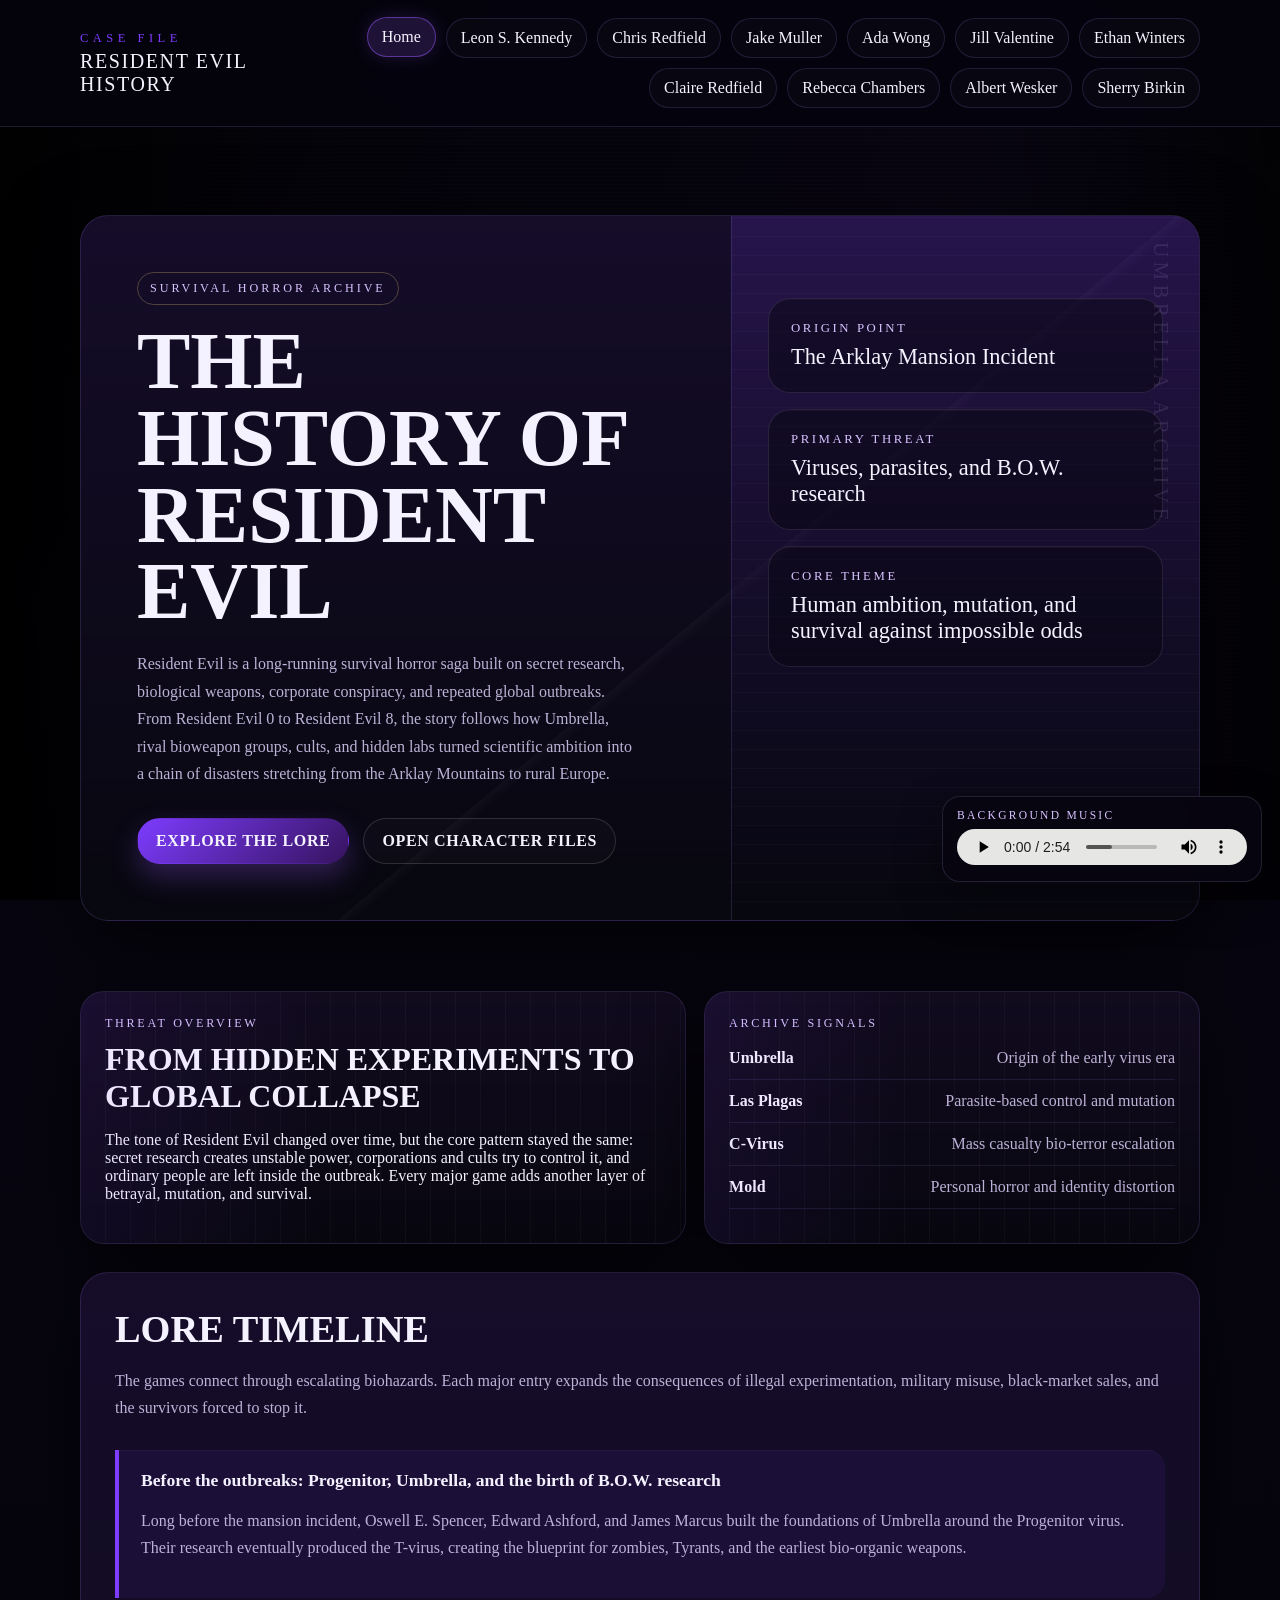
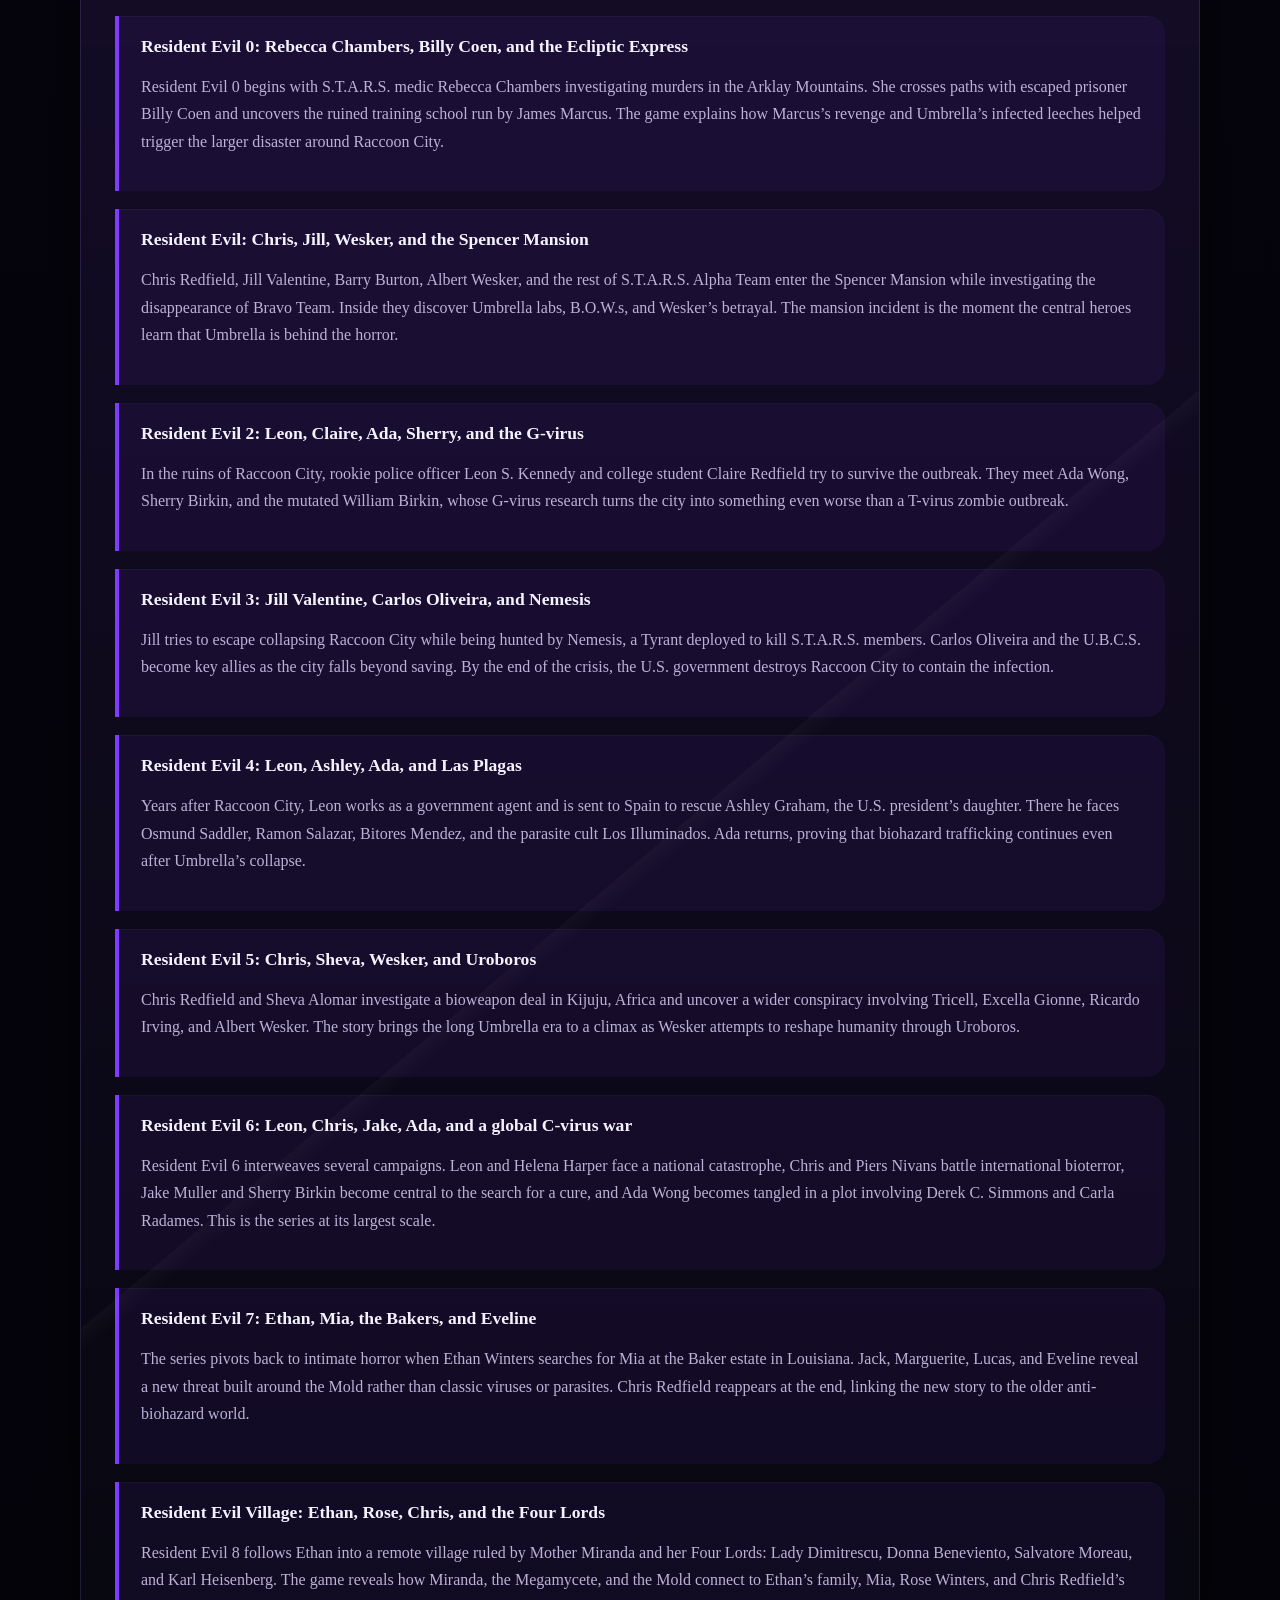
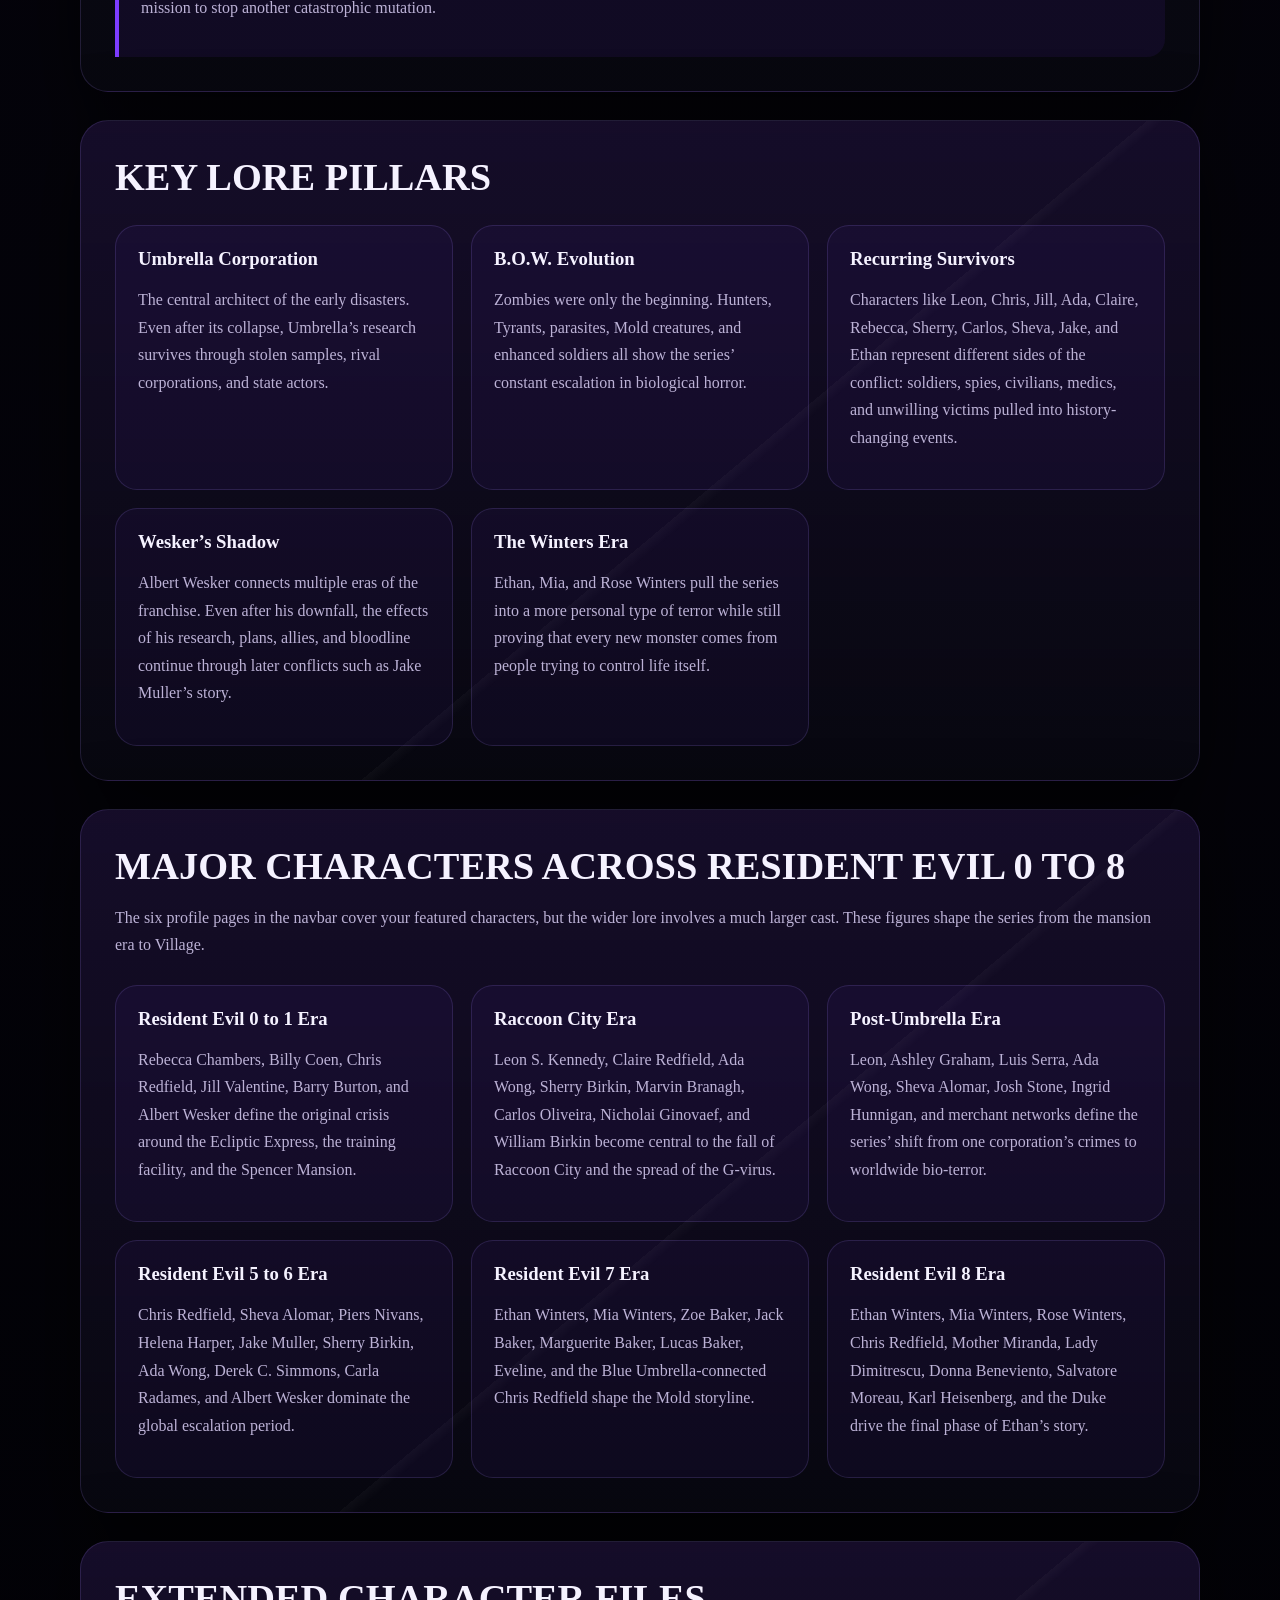
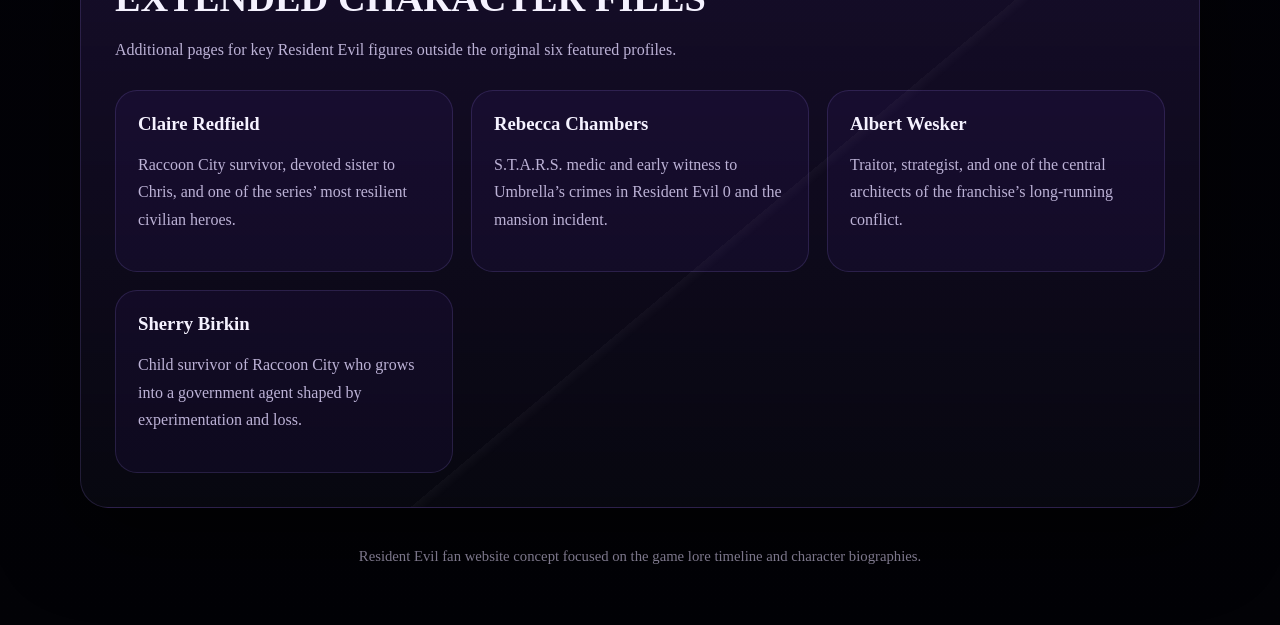
==== index.html @ a73b4a75 "Initial commit" ====
<!DOCTYPE html>
<html lang="en">
<head>
  <meta charset="UTF-8">
  <meta name="viewport" content="width=device-width, initial-scale=1.0">
  <title>Resident Evil History</title>
  <link rel="stylesheet" href="styles.css">
</head>
<body>
  <header class="site-header">
    <div class="page-shell nav-wrap">
      <a class="brand" href="index.html">
        <span class="brand-mark">Case File</span>
        <span class="brand-title">Resident Evil History</span>
      </a>
      <nav class="nav-links" aria-label="Main navigation">
        <a class="active" href="index.html">Home</a>
        <a href="leon-s-kennedy.html">Leon S. Kennedy</a>
        <a href="chris-redfield.html">Chris Redfield</a>
        <a href="jake-muller.html">Jake Muller</a>
        <a href="ada-wong.html">Ada Wong</a>
        <a href="jill-valentine.html">Jill Valentine</a>
        <a href="ethan-winters.html">Ethan Winters</a>
        <a href="claire-redfield.html">Claire Redfield</a>
        <a href="rebecca-chambers.html">Rebecca Chambers</a>
        <a href="albert-wesker.html">Albert Wesker</a>
        <a href="sherry-birkin.html">Sherry Birkin</a>
      </nav>
    </div>
  </header>

  <main class="page-shell">
    <section class="hero">
      <div class="hero-panel">
        <div class="hero-grid">
          <div class="hero-copy">
            <span class="eyebrow">Survival Horror Archive</span>
            <h1>The History of Resident Evil</h1>
            <p class="hero-text">
              Resident Evil is a long-running survival horror saga built on secret research, biological weapons,
              corporate conspiracy, and repeated global outbreaks. From Resident Evil 0 to Resident Evil 8, the
              story follows how Umbrella, rival bioweapon groups, cults, and hidden labs turned scientific ambition
              into a chain of disasters stretching from the Arklay Mountains to rural Europe.
            </p>
            <div class="hero-actions">
              <a class="button button-primary" href="#timeline">Explore the Lore</a>
              <a class="button button-secondary" href="leon-s-kennedy.html">Open Character Files</a>
            </div>
          </div>
          <aside class="hero-side">
            <div class="stat-card">
              <div class="stat-label">Origin Point</div>
              <div class="stat-value">The Arklay Mansion Incident</div>
            </div>
            <div class="stat-card">
              <div class="stat-label">Primary Threat</div>
              <div class="stat-value">Viruses, parasites, and B.O.W. research</div>
            </div>
            <div class="stat-card">
              <div class="stat-label">Core Theme</div>
              <div class="stat-value">Human ambition, mutation, and survival against impossible odds</div>
            </div>
          </aside>
        </div>
      </div>
    </section>

    <section class="detail-band">
      <article class="intel-strip">
        <div class="mini-label">Threat Overview</div>
        <h2 class="intel-title">From hidden experiments to global collapse</h2>
        <p>
          The tone of Resident Evil changed over time, but the core pattern stayed the same: secret research creates
          unstable power, corporations and cults try to control it, and ordinary people are left inside the outbreak.
          Every major game adds another layer of betrayal, mutation, and survival.
        </p>
      </article>
      <aside class="signal-grid">
        <div class="mini-label">Archive Signals</div>
        <div class="signal-list">
          <div class="signal-item"><strong>Umbrella</strong><span>Origin of the early virus era</span></div>
          <div class="signal-item"><strong>Las Plagas</strong><span>Parasite-based control and mutation</span></div>
          <div class="signal-item"><strong>C-Virus</strong><span>Mass casualty bio-terror escalation</span></div>
          <div class="signal-item"><strong>Mold</strong><span>Personal horror and identity distortion</span></div>
        </div>
      </aside>
    </section>

    <section class="section" id="timeline">
      <div class="content-panel">
        <h2 class="section-title">Lore Timeline</h2>
        <p>
          The games connect through escalating biohazards. Each major entry expands the consequences of illegal
          experimentation, military misuse, black-market sales, and the survivors forced to stop it.
        </p>
        <div class="timeline">
          <article class="timeline-item">
            <h3>Before the outbreaks: Progenitor, Umbrella, and the birth of B.O.W. research</h3>
            <p>
              Long before the mansion incident, Oswell E. Spencer, Edward Ashford, and James Marcus built the
              foundations of Umbrella around the Progenitor virus. Their research eventually produced the T-virus,
              creating the blueprint for zombies, Tyrants, and the earliest bio-organic weapons.
            </p>
          </article>
          <article class="timeline-item">
            <h3>Resident Evil 0: Rebecca Chambers, Billy Coen, and the Ecliptic Express</h3>
            <p>
              Resident Evil 0 begins with S.T.A.R.S. medic Rebecca Chambers investigating murders in the Arklay
              Mountains. She crosses paths with escaped prisoner Billy Coen and uncovers the ruined training school
              run by James Marcus. The game explains how Marcus’s revenge and Umbrella’s infected leeches helped
              trigger the larger disaster around Raccoon City.
            </p>
          </article>
          <article class="timeline-item">
            <h3>Resident Evil: Chris, Jill, Wesker, and the Spencer Mansion</h3>
            <p>
              Chris Redfield, Jill Valentine, Barry Burton, Albert Wesker, and the rest of S.T.A.R.S. Alpha Team
              enter the Spencer Mansion while investigating the disappearance of Bravo Team. Inside they discover
              Umbrella labs, B.O.W.s, and Wesker’s betrayal. The mansion incident is the moment the central heroes
              learn that Umbrella is behind the horror.
            </p>
          </article>
          <article class="timeline-item">
            <h3>Resident Evil 2: Leon, Claire, Ada, Sherry, and the G-virus</h3>
            <p>
              In the ruins of Raccoon City, rookie police officer Leon S. Kennedy and college student Claire Redfield
              try to survive the outbreak. They meet Ada Wong, Sherry Birkin, and the mutated William Birkin, whose
              G-virus research turns the city into something even worse than a T-virus zombie outbreak.
            </p>
          </article>
          <article class="timeline-item">
            <h3>Resident Evil 3: Jill Valentine, Carlos Oliveira, and Nemesis</h3>
            <p>
              Jill tries to escape collapsing Raccoon City while being hunted by Nemesis, a Tyrant deployed to kill
              S.T.A.R.S. members. Carlos Oliveira and the U.B.C.S. become key allies as the city falls beyond saving.
              By the end of the crisis, the U.S. government destroys Raccoon City to contain the infection.
            </p>
          </article>
          <article class="timeline-item">
            <h3>Resident Evil 4: Leon, Ashley, Ada, and Las Plagas</h3>
            <p>
              Years after Raccoon City, Leon works as a government agent and is sent to Spain to rescue Ashley
              Graham, the U.S. president’s daughter. There he faces Osmund Saddler, Ramon Salazar, Bitores Mendez,
              and the parasite cult Los Illuminados. Ada returns, proving that biohazard trafficking continues even
              after Umbrella’s collapse.
            </p>
          </article>
          <article class="timeline-item">
            <h3>Resident Evil 5: Chris, Sheva, Wesker, and Uroboros</h3>
            <p>
              Chris Redfield and Sheva Alomar investigate a bioweapon deal in Kijuju, Africa and uncover a wider
              conspiracy involving Tricell, Excella Gionne, Ricardo Irving, and Albert Wesker. The story brings the
              long Umbrella era to a climax as Wesker attempts to reshape humanity through Uroboros.
            </p>
          </article>
          <article class="timeline-item">
            <h3>Resident Evil 6: Leon, Chris, Jake, Ada, and a global C-virus war</h3>
            <p>
              Resident Evil 6 interweaves several campaigns. Leon and Helena Harper face a national catastrophe,
              Chris and Piers Nivans battle international bioterror, Jake Muller and Sherry Birkin become central to
              the search for a cure, and Ada Wong becomes tangled in a plot involving Derek C. Simmons and Carla
              Radames. This is the series at its largest scale.
            </p>
          </article>
          <article class="timeline-item">
            <h3>Resident Evil 7: Ethan, Mia, the Bakers, and Eveline</h3>
            <p>
              The series pivots back to intimate horror when Ethan Winters searches for Mia at the Baker estate in
              Louisiana. Jack, Marguerite, Lucas, and Eveline reveal a new threat built around the Mold rather than
              classic viruses or parasites. Chris Redfield reappears at the end, linking the new story to the older
              anti-biohazard world.
            </p>
          </article>
          <article class="timeline-item">
            <h3>Resident Evil Village: Ethan, Rose, Chris, and the Four Lords</h3>
            <p>
              Resident Evil 8 follows Ethan into a remote village ruled by Mother Miranda and her Four Lords:
              Lady Dimitrescu, Donna Beneviento, Salvatore Moreau, and Karl Heisenberg. The game reveals how Miranda,
              the Megamycete, and the Mold connect to Ethan’s family, Mia, Rose Winters, and Chris Redfield’s mission
              to stop another catastrophic mutation.
            </p>
          </article>
        </div>
      </div>
    </section>

    <section class="section">
      <div class="content-panel">
        <h2 class="section-title">Key Lore Pillars</h2>
        <div class="cards">
          <article class="card">
            <h3>Umbrella Corporation</h3>
            <p>
              The central architect of the early disasters. Even after its collapse, Umbrella’s research survives
              through stolen samples, rival corporations, and state actors.
            </p>
          </article>
          <article class="card">
            <h3>B.O.W. Evolution</h3>
            <p>
              Zombies were only the beginning. Hunters, Tyrants, parasites, Mold creatures, and enhanced soldiers
              all show the series’ constant escalation in biological horror.
            </p>
          </article>
          <article class="card">
            <h3>Recurring Survivors</h3>
            <p>
              Characters like Leon, Chris, Jill, Ada, Claire, Rebecca, Sherry, Carlos, Sheva, Jake, and Ethan
              represent different sides of the conflict: soldiers, spies, civilians, medics, and unwilling victims
              pulled into history-changing events.
            </p>
          </article>
          <article class="card">
            <h3>Wesker’s Shadow</h3>
            <p>
              Albert Wesker connects multiple eras of the franchise. Even after his downfall, the effects of his
              research, plans, allies, and bloodline continue through later conflicts such as Jake Muller’s story.
            </p>
          </article>
          <article class="card">
            <h3>The Winters Era</h3>
            <p>
              Ethan, Mia, and Rose Winters pull the series into a more personal type of terror while still proving
              that every new monster comes from people trying to control life itself.
            </p>
          </article>
        </div>
      </div>
    </section>

    <section class="section">
      <div class="content-panel">
        <h2 class="section-title">Major Characters Across Resident Evil 0 to 8</h2>
        <p>
          The six profile pages in the navbar cover your featured characters, but the wider lore involves a much
          larger cast. These figures shape the series from the mansion era to Village.
        </p>
        <div class="cards">
          <article class="card">
            <h3>Resident Evil 0 to 1 Era</h3>
            <p>
              Rebecca Chambers, Billy Coen, Chris Redfield, Jill Valentine, Barry Burton, and Albert Wesker define
              the original crisis around the Ecliptic Express, the training facility, and the Spencer Mansion.
            </p>
          </article>
          <article class="card">
            <h3>Raccoon City Era</h3>
            <p>
              Leon S. Kennedy, Claire Redfield, Ada Wong, Sherry Birkin, Marvin Branagh, Carlos Oliveira, Nicholai
              Ginovaef, and William Birkin become central to the fall of Raccoon City and the spread of the G-virus.
            </p>
          </article>
          <article class="card">
            <h3>Post-Umbrella Era</h3>
            <p>
              Leon, Ashley Graham, Luis Serra, Ada Wong, Sheva Alomar, Josh Stone, Ingrid Hunnigan, and merchant
              networks define the series’ shift from one corporation’s crimes to worldwide bio-terror.
            </p>
          </article>
          <article class="card">
            <h3>Resident Evil 5 to 6 Era</h3>
            <p>
              Chris Redfield, Sheva Alomar, Piers Nivans, Helena Harper, Jake Muller, Sherry Birkin, Ada Wong,
              Derek C. Simmons, Carla Radames, and Albert Wesker dominate the global escalation period.
            </p>
          </article>
          <article class="card">
            <h3>Resident Evil 7 Era</h3>
            <p>
              Ethan Winters, Mia Winters, Zoe Baker, Jack Baker, Marguerite Baker, Lucas Baker, Eveline, and the
              Blue Umbrella-connected Chris Redfield shape the Mold storyline.
            </p>
          </article>
          <article class="card">
            <h3>Resident Evil 8 Era</h3>
            <p>
              Ethan Winters, Mia Winters, Rose Winters, Chris Redfield, Mother Miranda, Lady Dimitrescu, Donna
              Beneviento, Salvatore Moreau, Karl Heisenberg, and the Duke drive the final phase of Ethan’s story.
            </p>
          </article>
        </div>
      </div>
    </section>

    <section class="section">
      <div class="content-panel">
        <h2 class="section-title">Extended Character Files</h2>
        <p>
          Additional pages for key Resident Evil figures outside the original six featured profiles.
        </p>
        <div class="cards">
          <article class="card">
            <h3><a href="claire-redfield.html">Claire Redfield</a></h3>
            <p>Raccoon City survivor, devoted sister to Chris, and one of the series’ most resilient civilian heroes.</p>
          </article>
          <article class="card">
            <h3><a href="rebecca-chambers.html">Rebecca Chambers</a></h3>
            <p>S.T.A.R.S. medic and early witness to Umbrella’s crimes in Resident Evil 0 and the mansion incident.</p>
          </article>
          <article class="card">
            <h3><a href="albert-wesker.html">Albert Wesker</a></h3>
            <p>Traitor, strategist, and one of the central architects of the franchise’s long-running conflict.</p>
          </article>
          <article class="card">
            <h3><a href="sherry-birkin.html">Sherry Birkin</a></h3>
            <p>Child survivor of Raccoon City who grows into a government agent shaped by experimentation and loss.</p>
          </article>
        </div>
      </div>
    </section>
  </main>

  <footer class="footer page-shell">
    Resident Evil fan website concept focused on the game lore timeline and character biographies.
  </footer>
  <div class="bgm-player">
    <div class="bgm-label">Background Music</div>
    <audio controls loop autoplay>
      <source src="Go_Tell_Aunt_Rhody_RE7_Official_Soundtrack_Full_Version_KLICKAUD.mp3" type="audio/mpeg">
    </audio>
  </div>
</body>
</html>
---- styles.css ----
:root {
  --bg: #05030b;
  --panel: rgba(12, 10, 24, 0.92);
  --panel-strong: rgba(18, 11, 36, 0.96);
  --text: #f5f2ff;
  --muted: #bcb2d6;
  --blood: #36135e;
  --blood-bright: #7d3cff;
  --line: rgba(167, 136, 255, 0.16);
  --gold: #d8c3ff;
  --shadow: 0 24px 80px rgba(0, 0, 0, 0.68);
}

* {
  box-sizing: border-box;
}

html {
  scroll-behavior: smooth;
}

body {
  position: relative;
  margin: 0;
  font-family: Georgia, "Times New Roman", serif;
  color: var(--text);
  background:
    radial-gradient(circle at 18% 16%, rgba(125, 60, 255, 0.2), transparent 0 22%),
    radial-gradient(circle at 84% 14%, rgba(68, 25, 126, 0.22), transparent 0 26%),
    radial-gradient(circle at 50% 32%, rgba(120, 62, 210, 0.08), transparent 0 30%),
    linear-gradient(180deg, rgba(8, 6, 18, 0.9), rgba(2, 2, 6, 0.99)),
    #040309;
  min-height: 100vh;
  overflow-x: hidden;
}

body::before,
body::after {
  content: "";
  position: fixed;
  inset: 0;
  pointer-events: none;
  z-index: -1;
}

body::before {
  background:
    linear-gradient(115deg, rgba(0, 0, 0, 0.78) 0%, rgba(0, 0, 0, 0.36) 42%, rgba(125, 60, 255, 0.08) 100%),
    radial-gradient(circle at 72% 28%, rgba(125, 60, 255, 0.16), transparent 0 16%),
    radial-gradient(circle at 70% 46%, rgba(255, 255, 255, 0.04), transparent 0 7%),
    repeating-linear-gradient(
      180deg,
      rgba(255, 255, 255, 0.03) 0,
      rgba(255, 255, 255, 0.03) 1px,
      transparent 1px,
      transparent 4px
    );
  opacity: 0.72;
}

body::after {
  background:
    radial-gradient(circle at center, transparent 44%, rgba(0, 0, 0, 0.38) 88%),
    linear-gradient(90deg, rgba(0, 0, 0, 0.72), transparent 22%, transparent 78%, rgba(0, 0, 0, 0.72));
  mix-blend-mode: multiply;
}

a {
  color: inherit;
  text-decoration: none;
}

.page-shell {
  width: min(1120px, calc(100% - 32px));
  margin: 0 auto;
}

.site-header {
  position: sticky;
  top: 0;
  z-index: 10;
  backdrop-filter: blur(14px);
  background: rgba(5, 4, 14, 0.9);
  border-bottom: 1px solid var(--line);
}

.nav-wrap {
  display: flex;
  align-items: center;
  justify-content: space-between;
  gap: 24px;
  padding: 18px 0;
}

.brand {
  display: flex;
  flex-direction: column;
  gap: 4px;
}

.brand-mark {
  font-size: 0.78rem;
  letter-spacing: 0.36em;
  text-transform: uppercase;
  color: var(--blood-bright);
}

.brand-title {
  font-size: 1.25rem;
  letter-spacing: 0.08em;
  text-transform: uppercase;
}

.nav-links {
  display: flex;
  flex-wrap: wrap;
  justify-content: flex-end;
  gap: 10px;
}

.nav-links a {
  padding: 10px 14px;
  border: 1px solid var(--line);
  border-radius: 999px;
  background: rgba(255, 255, 255, 0.02);
  transition: 0.25s ease;
}

.nav-links a:hover,
.nav-links a:focus-visible,
.nav-links a.active {
  background: rgba(154, 92, 255, 0.18);
  border-color: rgba(154, 92, 255, 0.48);
  box-shadow: 0 0 18px rgba(154, 92, 255, 0.18);
  transform: translateY(-1px);
}

.hero {
  padding: 88px 0 52px;
}

.hero-panel,
.content-panel,
.character-panel {
  position: relative;
  background:
    linear-gradient(180deg, rgba(36, 18, 69, 0.4), rgba(7, 7, 15, 0.94)),
    rgba(12, 10, 24, 0.92);
  border: 1px solid var(--line);
  border-radius: 28px;
  box-shadow: var(--shadow);
}

.hero-panel {
  overflow: hidden;
}

.hero-panel::before,
.content-panel::before,
.character-panel::before {
  content: "";
  position: absolute;
  inset: 0;
  border-radius: inherit;
  background:
    radial-gradient(circle at top right, rgba(125, 60, 255, 0.14), transparent 0 24%),
    linear-gradient(140deg, transparent 0 56%, rgba(255, 255, 255, 0.03) 56%, transparent 57%);
  pointer-events: none;
}

.hero-grid {
  display: grid;
  grid-template-columns: 1.25fr 0.9fr;
  gap: 0;
}

.hero-copy {
  position: relative;
  padding: 56px;
}

.eyebrow {
  display: inline-block;
  margin-bottom: 18px;
  padding: 8px 12px;
  border: 1px solid rgba(199, 165, 106, 0.35);
  border-radius: 999px;
  color: var(--gold);
  font-size: 0.76rem;
  letter-spacing: 0.24em;
  text-transform: uppercase;
}

h1,
h2,
h3 {
  margin: 0;
}

h1 {
  font-size: clamp(2.8rem, 7vw, 5rem);
  line-height: 0.96;
  text-transform: uppercase;
}

.hero-copy p,
.content-panel p,
.character-panel p {
  color: var(--muted);
  line-height: 1.72;
}

.hero-text {
  max-width: 62ch;
  margin-top: 20px;
}

.hero-actions {
  display: flex;
  flex-wrap: wrap;
  gap: 14px;
  margin-top: 30px;
}

.button {
  display: inline-flex;
  align-items: center;
  justify-content: center;
  min-height: 46px;
  padding: 0 18px;
  border-radius: 999px;
  border: 1px solid transparent;
  font-weight: 700;
  letter-spacing: 0.04em;
  text-transform: uppercase;
}

.button-primary {
  background: linear-gradient(135deg, var(--blood-bright), var(--blood));
  box-shadow: 0 12px 28px rgba(154, 92, 255, 0.28);
}

.button-secondary {
  border-color: rgba(255, 255, 255, 0.14);
  background: rgba(255, 255, 255, 0.02);
}

.hero-side {
  position: relative;
  min-height: 100%;
  padding: 36px;
  background:
    linear-gradient(180deg, rgba(125, 60, 255, 0.16), rgba(5, 5, 12, 0.3)),
    repeating-linear-gradient(
      0deg,
      transparent,
      transparent 18px,
      rgba(255, 255, 255, 0.03) 18px,
      rgba(255, 255, 255, 0.03) 19px
    );
  border-left: 1px solid var(--line);
}

.hero-side::before {
  content: "Umbrella Archive";
  position: absolute;
  top: 26px;
  right: 26px;
  color: rgba(216, 195, 255, 0.12);
  font-size: 1.3rem;
  letter-spacing: 0.22em;
  text-transform: uppercase;
  writing-mode: vertical-rl;
}

.stat-card {
  padding: 22px;
  margin-top: 46px;
  border: 1px solid rgba(216, 195, 255, 0.12);
  border-radius: 22px;
  background: rgba(8, 6, 18, 0.52);
  box-shadow: inset 0 1px 0 rgba(255, 255, 255, 0.03);
}

.stat-card + .stat-card {
  margin-top: 16px;
}

.stat-label {
  color: var(--gold);
  font-size: 0.8rem;
  letter-spacing: 0.2em;
  text-transform: uppercase;
}

.stat-value {
  margin-top: 8px;
  font-size: 1.4rem;
}

.section {
  padding: 28px 0 0;
}

.detail-band {
  display: grid;
  grid-template-columns: 1.1fr 0.9fr;
  gap: 18px;
  padding: 18px 0 0;
}

.intel-strip,
.signal-grid {
  position: relative;
  overflow: hidden;
  padding: 24px;
  border-radius: 24px;
  border: 1px solid var(--line);
  background:
    linear-gradient(180deg, rgba(26, 15, 46, 0.48), rgba(8, 7, 16, 0.92)),
    rgba(10, 8, 18, 0.9);
  box-shadow: var(--shadow);
}

.intel-strip::before,
.signal-grid::before {
  content: "";
  position: absolute;
  inset: 0;
  background:
    linear-gradient(90deg, rgba(125, 60, 255, 0.08), transparent 40%),
    repeating-linear-gradient(
      90deg,
      transparent,
      transparent 24px,
      rgba(255, 255, 255, 0.03) 24px,
      rgba(255, 255, 255, 0.03) 25px
    );
  pointer-events: none;
}

.mini-label {
  color: var(--gold);
  font-size: 0.76rem;
  letter-spacing: 0.22em;
  text-transform: uppercase;
}

.intel-title {
  margin-top: 10px;
  font-size: clamp(1.35rem, 3vw, 2rem);
  text-transform: uppercase;
}

.signal-list {
  display: grid;
  gap: 12px;
  margin-top: 18px;
}

.signal-item {
  display: flex;
  justify-content: space-between;
  gap: 18px;
  padding-bottom: 12px;
  border-bottom: 1px solid rgba(167, 136, 255, 0.12);
  color: var(--muted);
}

.signal-item strong {
  color: var(--text);
}

.content-panel,
.character-panel {
  padding: 34px;
}

.section-title {
  font-size: clamp(1.7rem, 3vw, 2.5rem);
  margin-bottom: 14px;
  text-transform: uppercase;
}

.timeline {
  display: grid;
  gap: 18px;
  margin-top: 28px;
}

.timeline-item {
  padding: 20px 22px;
  border-left: 4px solid var(--blood-bright);
  background: rgba(125, 60, 255, 0.08);
  border-radius: 0 18px 18px 0;
  box-shadow: inset 0 1px 0 rgba(255, 255, 255, 0.03);
}

.timeline-item h3 {
  font-size: 1.1rem;
  margin-bottom: 10px;
}

.cards {
  display: grid;
  grid-template-columns: repeat(3, minmax(0, 1fr));
  gap: 18px;
  margin-top: 26px;
}

.card {
  padding: 22px;
  border: 1px solid var(--line);
  border-radius: 22px;
  background: rgba(125, 60, 255, 0.06);
}

.character-hero {
  padding: 72px 0 34px;
}

.character-panel {
  display: grid;
  grid-template-columns: 0.95fr 1.25fr;
  gap: 28px;
}

.character-badge {
  padding: 28px;
  border-radius: 24px;
  background:
    linear-gradient(180deg, rgba(125, 60, 255, 0.2), rgba(5, 5, 11, 0.24)),
    rgba(255, 255, 255, 0.02);
  border: 1px solid rgba(216, 195, 255, 0.12);
}

.character-image-slot {
  position: relative;
  overflow: hidden;
  display: grid;
  place-items: end start;
  min-height: 340px;
  margin-bottom: 24px;
  border-radius: 22px;
  border: 1px solid rgba(216, 195, 255, 0.14);
  background:
    linear-gradient(180deg, rgba(125, 60, 255, 0.08), rgba(0, 0, 0, 0.24)),
    radial-gradient(circle at 50% 24%, rgba(255, 255, 255, 0.06), transparent 0 22%),
    repeating-linear-gradient(
      135deg,
      rgba(255, 255, 255, 0.03),
      rgba(255, 255, 255, 0.03) 10px,
      transparent 10px,
      transparent 20px
    ),
    rgba(6, 5, 14, 0.88);
  box-shadow: inset 0 0 0 1px rgba(255, 255, 255, 0.02);
}

.character-image-slot img {
  width: 100%;
  height: 100%;
  object-fit: cover;
  display: block;
}

.character-image-slot span {
  position: absolute;
  left: 22px;
  bottom: 22px;
  z-index: 1;
  display: inline-block;
  padding: 8px 12px;
  border-radius: 999px;
  border: 1px solid rgba(216, 195, 255, 0.18);
  background: rgba(0, 0, 0, 0.34);
  color: var(--gold);
  font-size: 0.78rem;
  letter-spacing: 0.18em;
  text-transform: uppercase;
}

.character-name {
  font-size: clamp(2.2rem, 4vw, 3.2rem);
  text-transform: uppercase;
}

.character-role {
  margin-top: 12px;
  color: var(--gold);
  text-transform: uppercase;
  letter-spacing: 0.16em;
  font-size: 0.85rem;
}

.meta-list {
  display: grid;
  gap: 14px;
  margin-top: 30px;
}

.meta-item {
  padding: 14px 16px;
  border-radius: 16px;
  background: rgba(8, 6, 18, 0.5);
  border: 1px solid rgba(216, 195, 255, 0.1);
}

.meta-item strong {
  display: block;
  margin-bottom: 6px;
  color: var(--text);
}

.character-story h2 {
  font-size: 1.9rem;
  margin-bottom: 16px;
  text-transform: uppercase;
}

.relationship-section {
  margin-top: 32px;
}

.relationship-list {
  display: grid;
  gap: 14px;
  margin-top: 18px;
}

.relationship-item {
  padding: 16px 18px;
  border-radius: 18px;
  border: 1px solid rgba(216, 195, 255, 0.1);
  background: rgba(8, 6, 18, 0.42);
}

.relationship-item strong {
  display: block;
  margin-bottom: 6px;
  color: var(--gold);
  text-transform: uppercase;
  letter-spacing: 0.08em;
  font-size: 0.82rem;
}

.footer {
  padding: 40px 0 60px;
  color: rgba(231, 220, 255, 0.66);
  text-align: center;
  font-size: 0.92rem;
}

.bgm-player {
  position: fixed;
  right: 18px;
  bottom: 18px;
  z-index: 20;
  width: min(320px, calc(100vw - 36px));
  padding: 12px 14px;
  border: 1px solid rgba(216, 195, 255, 0.14);
  border-radius: 18px;
  background: rgba(7, 5, 16, 0.88);
  backdrop-filter: blur(12px);
  box-shadow: 0 18px 45px rgba(0, 0, 0, 0.42);
}

.bgm-label {
  margin-bottom: 8px;
  color: var(--gold);
  font-size: 0.72rem;
  letter-spacing: 0.2em;
  text-transform: uppercase;
}

.bgm-player audio {
  width: 100%;
  height: 36px;
  filter: hue-rotate(245deg) saturate(1.15) brightness(0.95);
}

@media (max-width: 900px) {
  .hero-grid,
  .character-panel,
  .detail-band {
    grid-template-columns: 1fr;
  }

  .hero-side {
    border-left: 0;
    border-top: 1px solid var(--line);
  }

  .cards {
    grid-template-columns: 1fr;
  }
}

@media (max-width: 640px) {
  .nav-wrap {
    flex-direction: column;
    align-items: flex-start;
  }

  .nav-links {
    justify-content: flex-start;
  }

  .hero-copy,
  .hero-side,
  .content-panel,
  .character-panel {
    padding: 24px;
  }

  .hero {
    padding-top: 42px;
  }

  .bgm-player {
    right: 12px;
    bottom: 12px;
  }
}
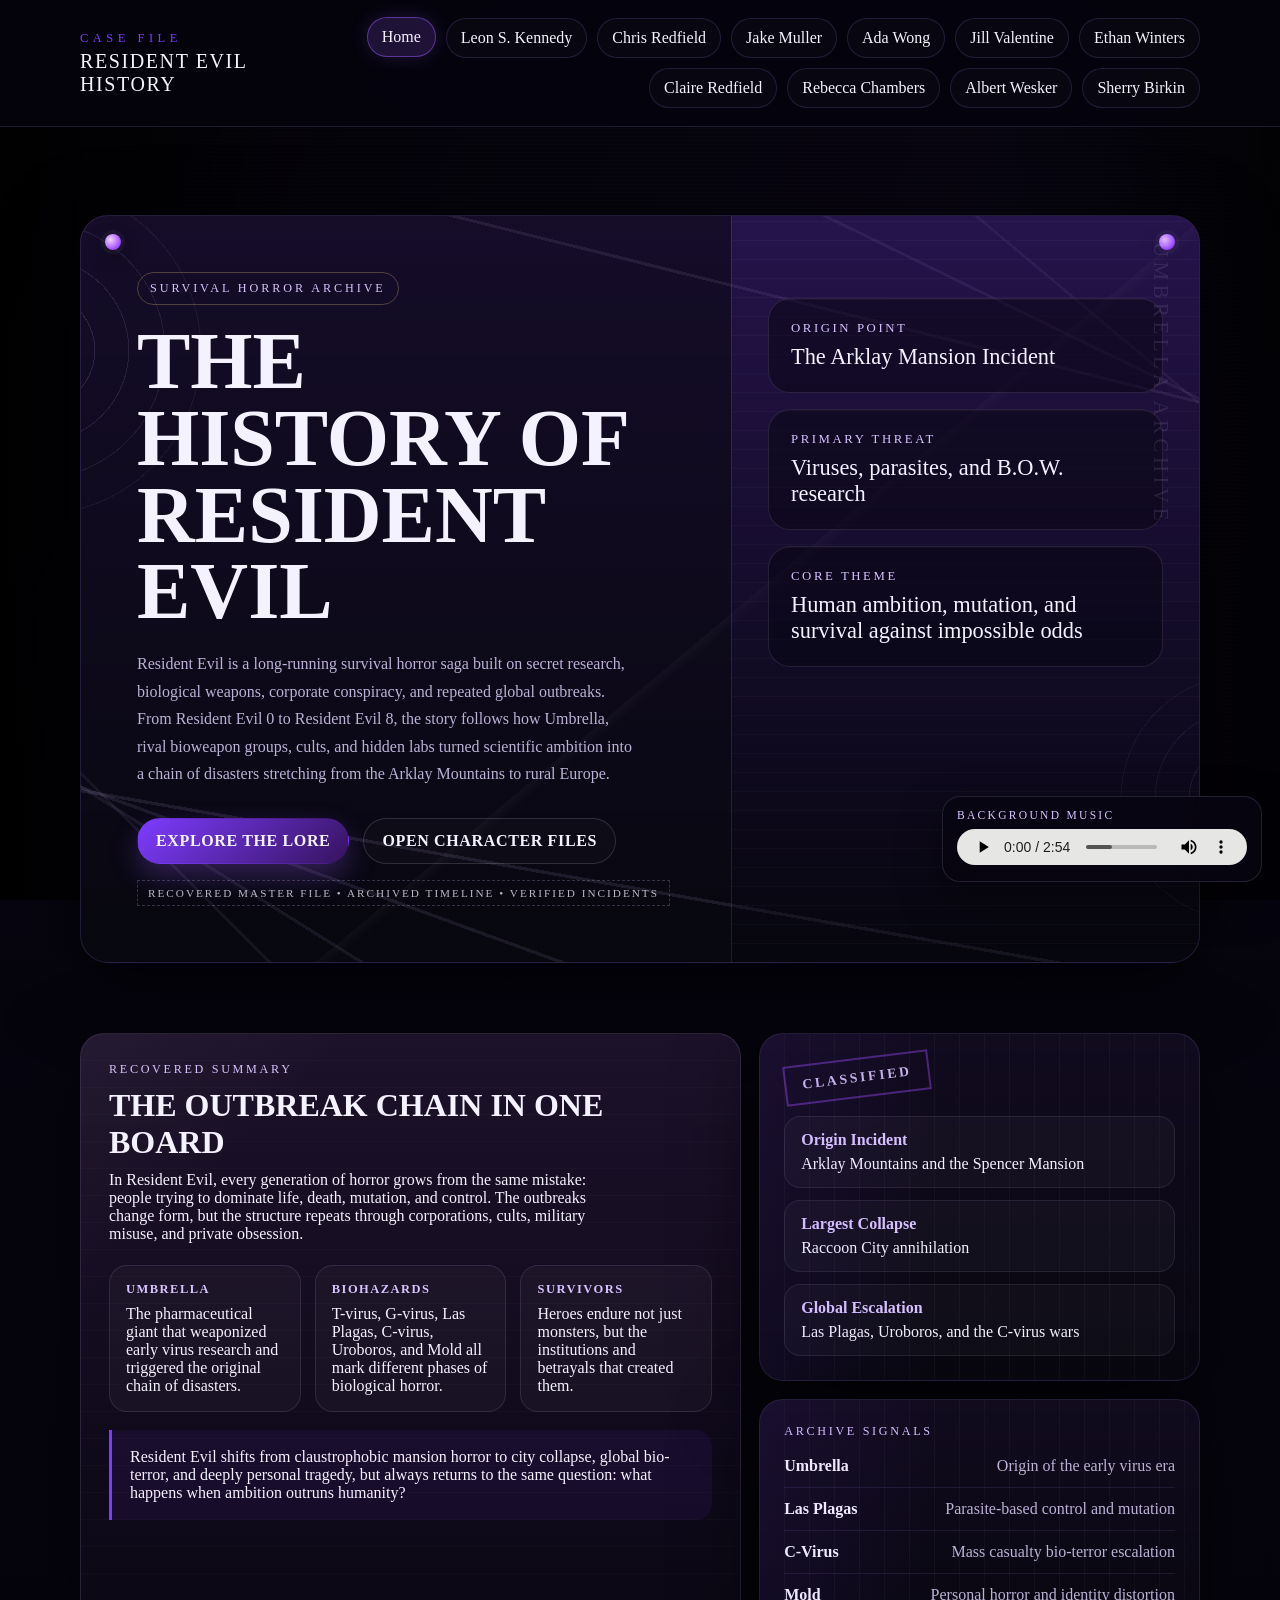
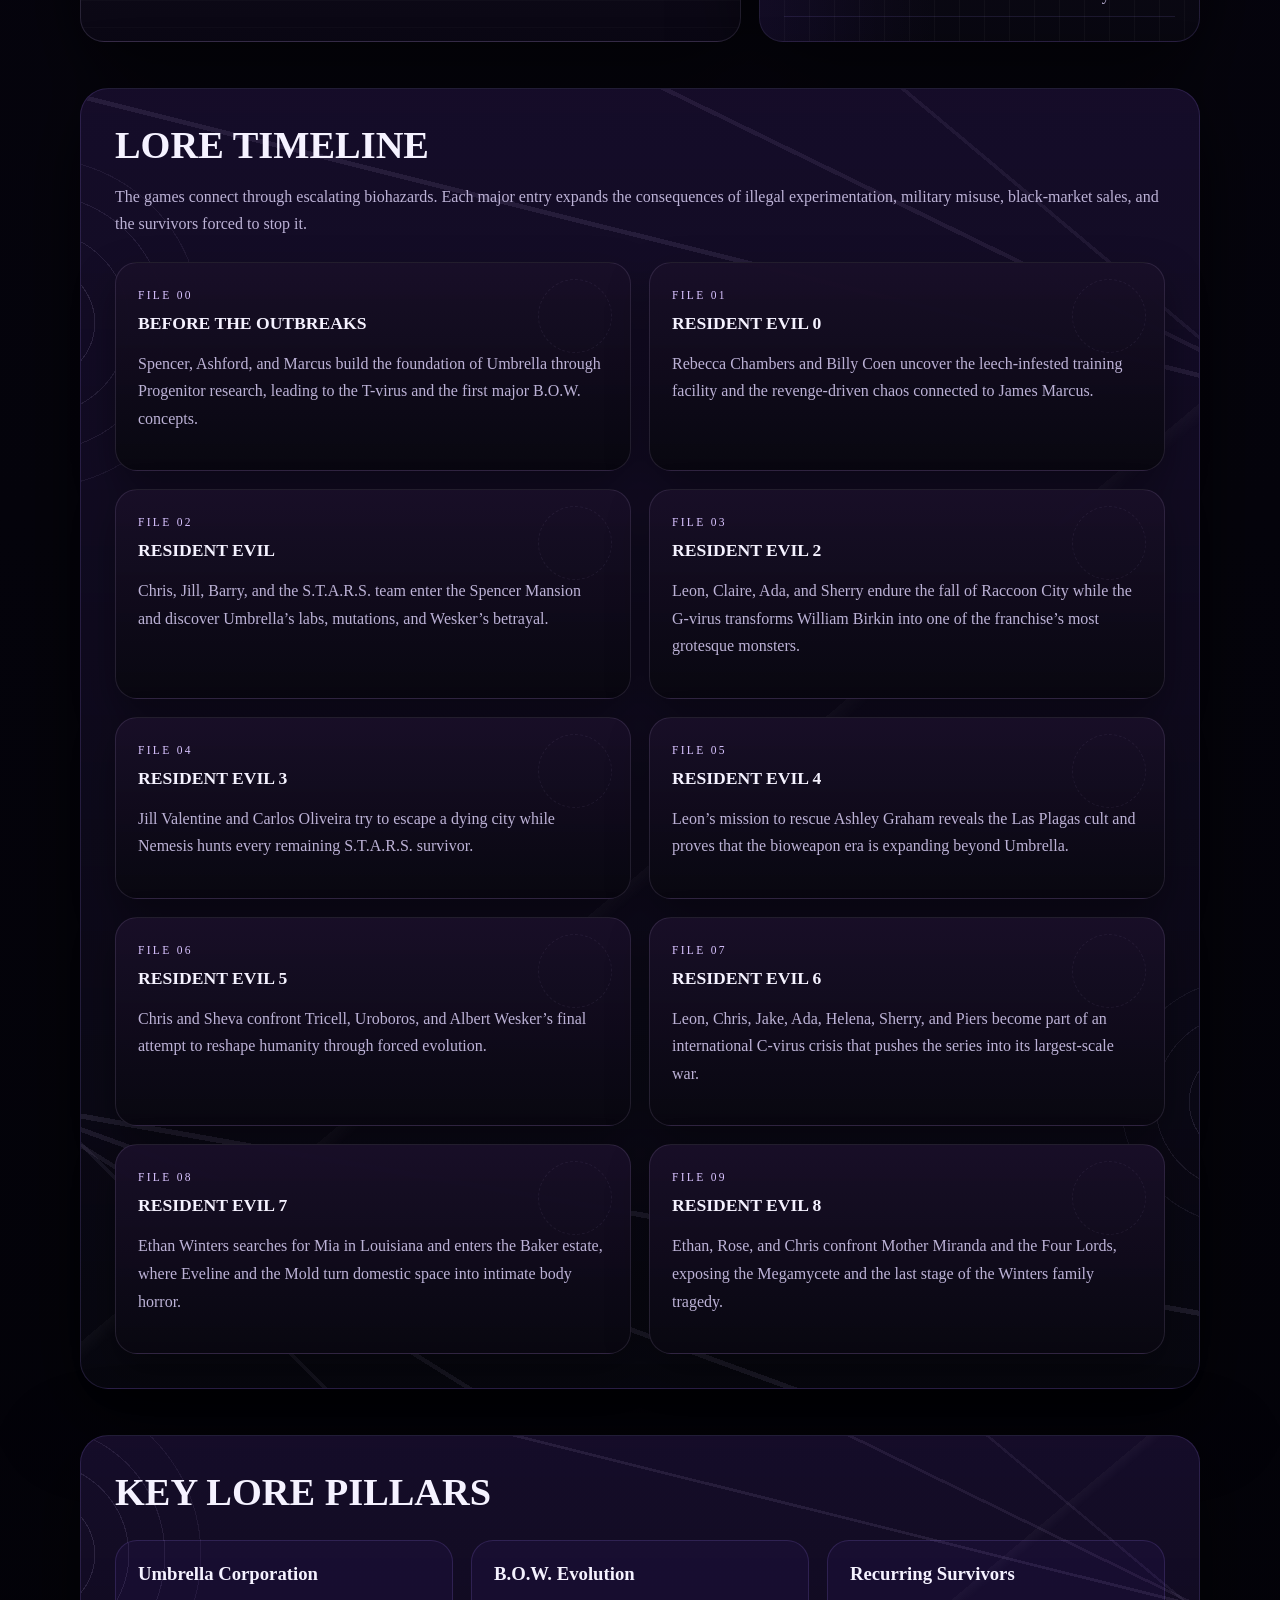
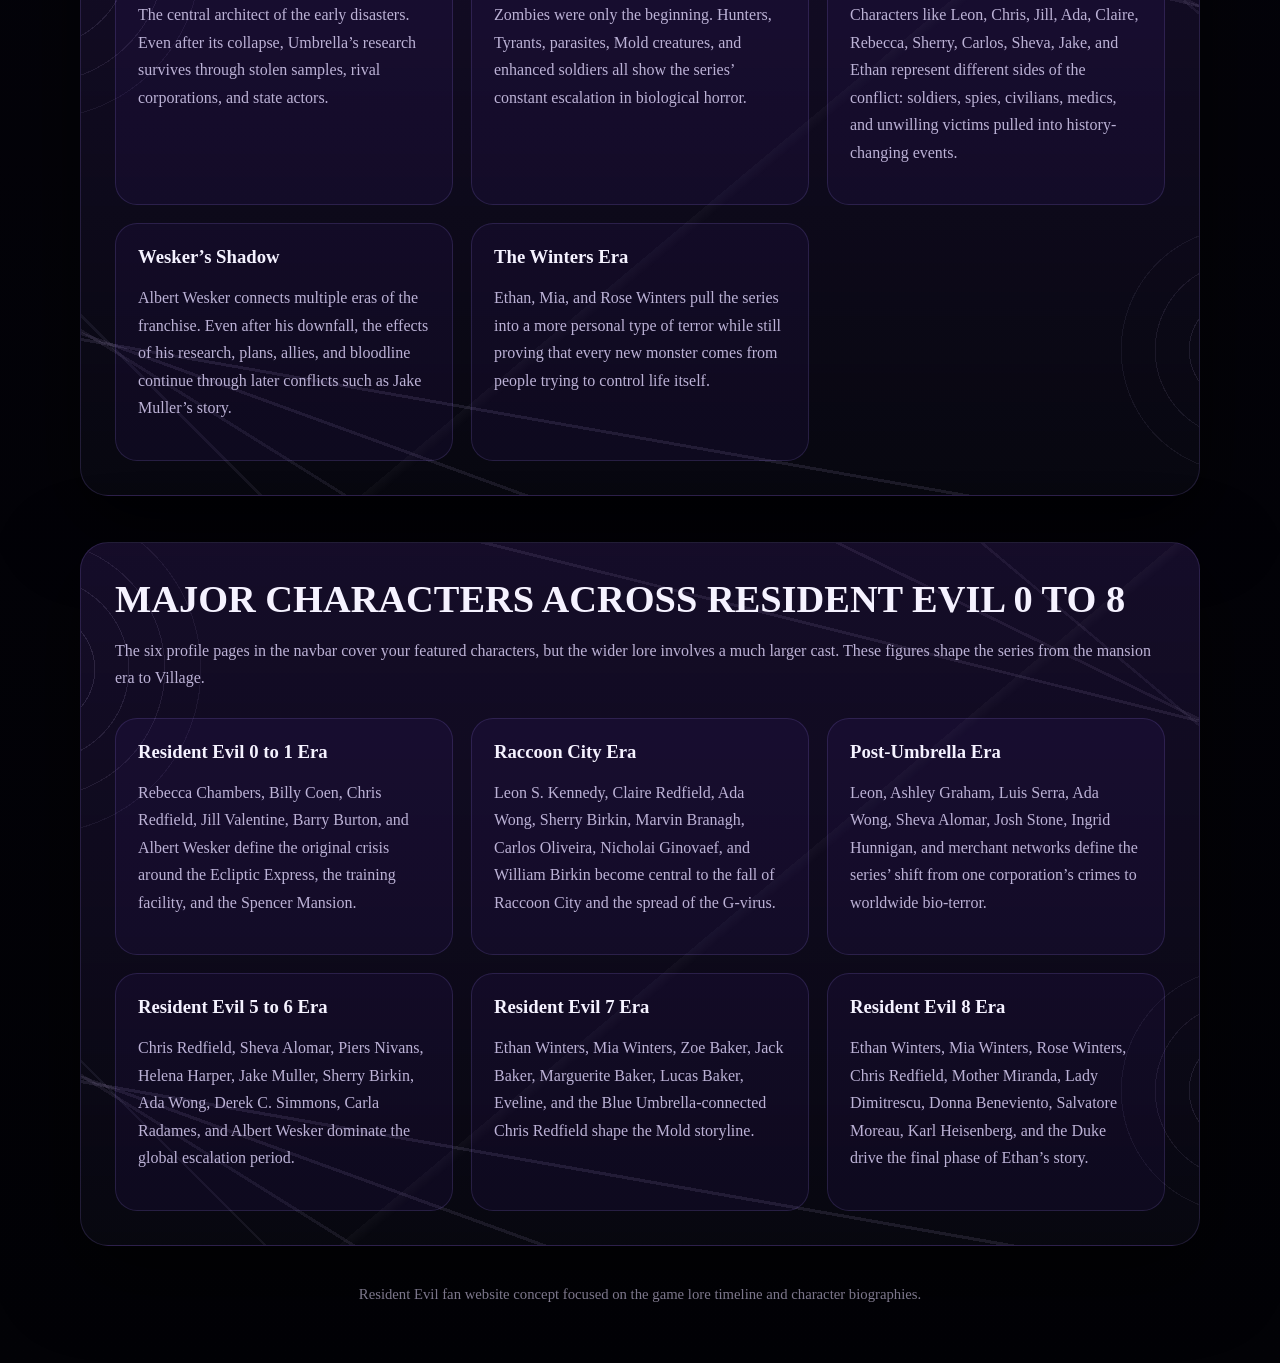
==== commit e9cf4e6a: "Redesign site with case file layout" ====
--- a/index.html
+++ b/index.html
@@ -29,9 +29,11 @@
     </div>
   </header>
 
-  <main class="page-shell">
+  <main class="page-shell archive-stack">
     <section class="hero">
       <div class="hero-panel">
+        <span class="pin-mark pin-left"></span>
+        <span class="pin-mark pin-right"></span>
         <div class="hero-grid">
           <div class="hero-copy">
             <span class="eyebrow">Survival Horror Archive</span>
@@ -46,6 +48,7 @@
               <a class="button button-primary" href="#timeline">Explore the Lore</a>
               <a class="button button-secondary" href="leon-s-kennedy.html">Open Character Files</a>
             </div>
+            <div class="evidence-label">Recovered master file • archived timeline • verified incidents</div>
           </div>
           <aside class="hero-side">
             <div class="stat-card">
@@ -65,23 +68,51 @@
       </div>
     </section>
 
-    <section class="detail-band">
-      <article class="intel-strip">
-        <div class="mini-label">Threat Overview</div>
-        <h2 class="intel-title">From hidden experiments to global collapse</h2>
-        <p>
-          The tone of Resident Evil changed over time, but the core pattern stayed the same: secret research creates
-          unstable power, corporations and cults try to control it, and ordinary people are left inside the outbreak.
-          Every major game adds another layer of betrayal, mutation, and survival.
+    <section class="archive-board">
+      <article class="paper-panel">
+        <div class="mini-label">Recovered Summary</div>
+        <h2 class="intel-title">The outbreak chain in one board</h2>
+        <p class="archive-intro">
+          In Resident Evil, every generation of horror grows from the same mistake: people trying to dominate life,
+          death, mutation, and control. The outbreaks change form, but the structure repeats through corporations,
+          cults, military misuse, and private obsession.
         </p>
+        <div class="file-grid">
+          <div class="file-chip">
+            <strong>Umbrella</strong>
+            The pharmaceutical giant that weaponized early virus research and triggered the original chain of disasters.
+          </div>
+          <div class="file-chip">
+            <strong>Biohazards</strong>
+            T-virus, G-virus, Las Plagas, C-virus, Uroboros, and Mold all mark different phases of biological horror.
+          </div>
+          <div class="file-chip">
+            <strong>Survivors</strong>
+            Heroes endure not just monsters, but the institutions and betrayals that created them.
+          </div>
+        </div>
+        <div class="board-note">
+          Resident Evil shifts from claustrophobic mansion horror to city collapse, global bio-terror, and deeply
+          personal tragedy, but always returns to the same question: what happens when ambition outruns humanity?
+        </div>
       </article>
-      <aside class="signal-grid">
-        <div class="mini-label">Archive Signals</div>
-        <div class="signal-list">
-          <div class="signal-item"><strong>Umbrella</strong><span>Origin of the early virus era</span></div>
-          <div class="signal-item"><strong>Las Plagas</strong><span>Parasite-based control and mutation</span></div>
-          <div class="signal-item"><strong>C-Virus</strong><span>Mass casualty bio-terror escalation</span></div>
-          <div class="signal-item"><strong>Mold</strong><span>Personal horror and identity distortion</span></div>
+      <aside class="archive-side">
+        <div class="intel-strip">
+          <div class="stamp">Classified</div>
+          <div class="case-list">
+            <div class="case-item"><strong>Origin Incident</strong>Arklay Mountains and the Spencer Mansion</div>
+            <div class="case-item"><strong>Largest Collapse</strong>Raccoon City annihilation</div>
+            <div class="case-item"><strong>Global Escalation</strong>Las Plagas, Uroboros, and the C-virus wars</div>
+          </div>
+        </div>
+        <div class="signal-grid">
+          <div class="mini-label">Archive Signals</div>
+          <div class="signal-list">
+            <div class="signal-item"><strong>Umbrella</strong><span>Origin of the early virus era</span></div>
+            <div class="signal-item"><strong>Las Plagas</strong><span>Parasite-based control and mutation</span></div>
+            <div class="signal-item"><strong>C-Virus</strong><span>Mass casualty bio-terror escalation</span></div>
+            <div class="signal-item"><strong>Mold</strong><span>Personal horror and identity distortion</span></div>
+          </div>
         </div>
       </aside>
     </section>
@@ -93,91 +124,85 @@
           The games connect through escalating biohazards. Each major entry expands the consequences of illegal
           experimentation, military misuse, black-market sales, and the survivors forced to stop it.
         </p>
-        <div class="timeline">
-          <article class="timeline-item">
-            <h3>Before the outbreaks: Progenitor, Umbrella, and the birth of B.O.W. research</h3>
-            <p>
-              Long before the mansion incident, Oswell E. Spencer, Edward Ashford, and James Marcus built the
-              foundations of Umbrella around the Progenitor virus. Their research eventually produced the T-virus,
-              creating the blueprint for zombies, Tyrants, and the earliest bio-organic weapons.
-            </p>
-          </article>
-          <article class="timeline-item">
-            <h3>Resident Evil 0: Rebecca Chambers, Billy Coen, and the Ecliptic Express</h3>
-            <p>
-              Resident Evil 0 begins with S.T.A.R.S. medic Rebecca Chambers investigating murders in the Arklay
-              Mountains. She crosses paths with escaped prisoner Billy Coen and uncovers the ruined training school
-              run by James Marcus. The game explains how Marcus’s revenge and Umbrella’s infected leeches helped
-              trigger the larger disaster around Raccoon City.
-            </p>
-          </article>
-          <article class="timeline-item">
-            <h3>Resident Evil: Chris, Jill, Wesker, and the Spencer Mansion</h3>
-            <p>
-              Chris Redfield, Jill Valentine, Barry Burton, Albert Wesker, and the rest of S.T.A.R.S. Alpha Team
-              enter the Spencer Mansion while investigating the disappearance of Bravo Team. Inside they discover
-              Umbrella labs, B.O.W.s, and Wesker’s betrayal. The mansion incident is the moment the central heroes
-              learn that Umbrella is behind the horror.
-            </p>
-          </article>
-          <article class="timeline-item">
-            <h3>Resident Evil 2: Leon, Claire, Ada, Sherry, and the G-virus</h3>
-            <p>
-              In the ruins of Raccoon City, rookie police officer Leon S. Kennedy and college student Claire Redfield
-              try to survive the outbreak. They meet Ada Wong, Sherry Birkin, and the mutated William Birkin, whose
-              G-virus research turns the city into something even worse than a T-virus zombie outbreak.
-            </p>
-          </article>
-          <article class="timeline-item">
-            <h3>Resident Evil 3: Jill Valentine, Carlos Oliveira, and Nemesis</h3>
-            <p>
-              Jill tries to escape collapsing Raccoon City while being hunted by Nemesis, a Tyrant deployed to kill
-              S.T.A.R.S. members. Carlos Oliveira and the U.B.C.S. become key allies as the city falls beyond saving.
-              By the end of the crisis, the U.S. government destroys Raccoon City to contain the infection.
-            </p>
-          </article>
-          <article class="timeline-item">
-            <h3>Resident Evil 4: Leon, Ashley, Ada, and Las Plagas</h3>
-            <p>
-              Years after Raccoon City, Leon works as a government agent and is sent to Spain to rescue Ashley
-              Graham, the U.S. president’s daughter. There he faces Osmund Saddler, Ramon Salazar, Bitores Mendez,
-              and the parasite cult Los Illuminados. Ada returns, proving that biohazard trafficking continues even
-              after Umbrella’s collapse.
-            </p>
-          </article>
-          <article class="timeline-item">
-            <h3>Resident Evil 5: Chris, Sheva, Wesker, and Uroboros</h3>
-            <p>
-              Chris Redfield and Sheva Alomar investigate a bioweapon deal in Kijuju, Africa and uncover a wider
-              conspiracy involving Tricell, Excella Gionne, Ricardo Irving, and Albert Wesker. The story brings the
-              long Umbrella era to a climax as Wesker attempts to reshape humanity through Uroboros.
-            </p>
-          </article>
-          <article class="timeline-item">
-            <h3>Resident Evil 6: Leon, Chris, Jake, Ada, and a global C-virus war</h3>
-            <p>
-              Resident Evil 6 interweaves several campaigns. Leon and Helena Harper face a national catastrophe,
-              Chris and Piers Nivans battle international bioterror, Jake Muller and Sherry Birkin become central to
-              the search for a cure, and Ada Wong becomes tangled in a plot involving Derek C. Simmons and Carla
-              Radames. This is the series at its largest scale.
-            </p>
-          </article>
-          <article class="timeline-item">
-            <h3>Resident Evil 7: Ethan, Mia, the Bakers, and Eveline</h3>
-            <p>
-              The series pivots back to intimate horror when Ethan Winters searches for Mia at the Baker estate in
-              Louisiana. Jack, Marguerite, Lucas, and Eveline reveal a new threat built around the Mold rather than
-              classic viruses or parasites. Chris Redfield reappears at the end, linking the new story to the older
-              anti-biohazard world.
-            </p>
-          </article>
-          <article class="timeline-item">
-            <h3>Resident Evil Village: Ethan, Rose, Chris, and the Four Lords</h3>
-            <p>
-              Resident Evil 8 follows Ethan into a remote village ruled by Mother Miranda and her Four Lords:
-              Lady Dimitrescu, Donna Beneviento, Salvatore Moreau, and Karl Heisenberg. The game reveals how Miranda,
-              the Megamycete, and the Mold connect to Ethan’s family, Mia, Rose Winters, and Chris Redfield’s mission
-              to stop another catastrophic mutation.
+        <div class="chapter-board">
+          <article class="chapter-card">
+            <span class="chapter-tag">File 00</span>
+            <h3>Before the outbreaks</h3>
+            <p>
+              Spencer, Ashford, and Marcus build the foundation of Umbrella through Progenitor research, leading to the
+              T-virus and the first major B.O.W. concepts.
+            </p>
+          </article>
+          <article class="chapter-card">
+            <span class="chapter-tag">File 01</span>
+            <h3>Resident Evil 0</h3>
+            <p>
+              Rebecca Chambers and Billy Coen uncover the leech-infested training facility and the revenge-driven chaos
+              connected to James Marcus.
+            </p>
+          </article>
+          <article class="chapter-card">
+            <span class="chapter-tag">File 02</span>
+            <h3>Resident Evil</h3>
+            <p>
+              Chris, Jill, Barry, and the S.T.A.R.S. team enter the Spencer Mansion and discover Umbrella’s labs,
+              mutations, and Wesker’s betrayal.
+            </p>
+          </article>
+          <article class="chapter-card">
+            <span class="chapter-tag">File 03</span>
+            <h3>Resident Evil 2</h3>
+            <p>
+              Leon, Claire, Ada, and Sherry endure the fall of Raccoon City while the G-virus transforms William
+              Birkin into one of the franchise’s most grotesque monsters.
+            </p>
+          </article>
+          <article class="chapter-card">
+            <span class="chapter-tag">File 04</span>
+            <h3>Resident Evil 3</h3>
+            <p>
+              Jill Valentine and Carlos Oliveira try to escape a dying city while Nemesis hunts every remaining S.T.A.R.S.
+              survivor.
+            </p>
+          </article>
+          <article class="chapter-card">
+            <span class="chapter-tag">File 05</span>
+            <h3>Resident Evil 4</h3>
+            <p>
+              Leon’s mission to rescue Ashley Graham reveals the Las Plagas cult and proves that the bioweapon era is
+              expanding beyond Umbrella.
+            </p>
+          </article>
+          <article class="chapter-card">
+            <span class="chapter-tag">File 06</span>
+            <h3>Resident Evil 5</h3>
+            <p>
+              Chris and Sheva confront Tricell, Uroboros, and Albert Wesker’s final attempt to reshape humanity through
+              forced evolution.
+            </p>
+          </article>
+          <article class="chapter-card">
+            <span class="chapter-tag">File 07</span>
+            <h3>Resident Evil 6</h3>
+            <p>
+              Leon, Chris, Jake, Ada, Helena, Sherry, and Piers become part of an international C-virus crisis that
+              pushes the series into its largest-scale war.
+            </p>
+          </article>
+          <article class="chapter-card">
+            <span class="chapter-tag">File 08</span>
+            <h3>Resident Evil 7</h3>
+            <p>
+              Ethan Winters searches for Mia in Louisiana and enters the Baker estate, where Eveline and the Mold turn
+              domestic space into intimate body horror.
+            </p>
+          </article>
+          <article class="chapter-card">
+            <span class="chapter-tag">File 09</span>
+            <h3>Resident Evil 8</h3>
+            <p>
+              Ethan, Rose, and Chris confront Mother Miranda and the Four Lords, exposing the Megamycete and the last
+              stage of the Winters family tragedy.
             </p>
           </article>
         </div>
@@ -282,32 +307,6 @@
       </div>
     </section>
 
-    <section class="section">
-      <div class="content-panel">
-        <h2 class="section-title">Extended Character Files</h2>
-        <p>
-          Additional pages for key Resident Evil figures outside the original six featured profiles.
-        </p>
-        <div class="cards">
-          <article class="card">
-            <h3><a href="claire-redfield.html">Claire Redfield</a></h3>
-            <p>Raccoon City survivor, devoted sister to Chris, and one of the series’ most resilient civilian heroes.</p>
-          </article>
-          <article class="card">
-            <h3><a href="rebecca-chambers.html">Rebecca Chambers</a></h3>
-            <p>S.T.A.R.S. medic and early witness to Umbrella’s crimes in Resident Evil 0 and the mansion incident.</p>
-          </article>
-          <article class="card">
-            <h3><a href="albert-wesker.html">Albert Wesker</a></h3>
-            <p>Traitor, strategist, and one of the central architects of the franchise’s long-running conflict.</p>
-          </article>
-          <article class="card">
-            <h3><a href="sherry-birkin.html">Sherry Birkin</a></h3>
-            <p>Child survivor of Raccoon City who grows into a government agent shaped by experimentation and loss.</p>
-          </article>
-        </div>
-      </div>
-    </section>
   </main>
 
   <footer class="footer page-shell">
@@ -315,7 +314,7 @@
   </footer>
   <div class="bgm-player">
     <div class="bgm-label">Background Music</div>
-    <audio controls loop autoplay>
+    <audio controls loop>
       <source src="Go_Tell_Aunt_Rhody_RE7_Official_Soundtrack_Full_Version_KLICKAUD.mp3" type="audio/mpeg">
     </audio>
   </div>
--- a/styles.css
+++ b/styles.css
@@ -75,6 +75,11 @@
   margin: 0 auto;
 }
 
+.archive-stack {
+  display: grid;
+  gap: 18px;
+}
+
 .site-header {
   position: sticky;
   top: 0;
@@ -168,6 +173,41 @@
   pointer-events: none;
 }
 
+.hero-panel::after,
+.content-panel::after,
+.character-panel::after {
+  content: "";
+  position: absolute;
+  inset: 0;
+  border-radius: inherit;
+  z-index: 0;
+  pointer-events: none;
+  opacity: 0.62;
+  background:
+    radial-gradient(circle at -4% 18%, transparent 0 58px, rgba(216, 195, 255, 0.2) 58px 59px, transparent 59px),
+    radial-gradient(circle at -4% 18%, transparent 0 92px, rgba(216, 195, 255, 0.17) 92px 93px, transparent 93px),
+    radial-gradient(circle at -4% 18%, transparent 0 128px, rgba(216, 195, 255, 0.14) 128px 129px, transparent 129px),
+    radial-gradient(circle at -4% 18%, transparent 0 164px, rgba(216, 195, 255, 0.1) 164px 165px, transparent 165px),
+    linear-gradient(10deg, transparent 0 18%, rgba(216, 195, 255, 0.16) 18% 18.35%, transparent 18.35% 100%),
+    linear-gradient(20deg, transparent 0 15%, rgba(216, 195, 255, 0.15) 15% 15.3%, transparent 15.3% 100%),
+    linear-gradient(32deg, transparent 0 12%, rgba(216, 195, 255, 0.12) 12% 12.25%, transparent 12.25% 100%),
+    linear-gradient(45deg, transparent 0 10%, rgba(216, 195, 255, 0.1) 10% 10.2%, transparent 10.2% 100%),
+    radial-gradient(circle at 104% 78%, transparent 0 54px, rgba(216, 195, 255, 0.16) 54px 55px, transparent 55px),
+    radial-gradient(circle at 104% 78%, transparent 0 88px, rgba(216, 195, 255, 0.13) 88px 89px, transparent 89px),
+    radial-gradient(circle at 104% 78%, transparent 0 122px, rgba(216, 195, 255, 0.1) 122px 123px, transparent 123px),
+    linear-gradient(194deg, transparent 0 18%, rgba(216, 195, 255, 0.14) 18% 18.3%, transparent 18.3% 100%),
+    linear-gradient(206deg, transparent 0 14%, rgba(216, 195, 255, 0.12) 14% 14.25%, transparent 14.25% 100%),
+    linear-gradient(220deg, transparent 0 11%, rgba(216, 195, 255, 0.1) 11% 11.2%, transparent 11.2% 100%);
+  mix-blend-mode: screen;
+}
+
+.hero-panel > *,
+.content-panel > *,
+.character-panel > * {
+  position: relative;
+  z-index: 1;
+}
+
 .hero-grid {
   display: grid;
   grid-template-columns: 1.25fr 0.9fr;
@@ -177,6 +217,35 @@
 .hero-copy {
   position: relative;
   padding: 56px;
+}
+
+.pin-mark {
+  position: absolute;
+  top: 18px;
+  width: 16px;
+  height: 16px;
+  border-radius: 50%;
+  background: radial-gradient(circle at 35% 35%, #f6d2ff, #a04dff 68%, #3f155f 100%);
+  box-shadow: 0 0 0 4px rgba(255, 255, 255, 0.04), 0 6px 18px rgba(0, 0, 0, 0.45);
+}
+
+.pin-left {
+  left: 24px;
+}
+
+.pin-right {
+  right: 24px;
+}
+
+.evidence-label {
+  display: inline-block;
+  margin-top: 16px;
+  padding: 6px 10px;
+  border: 1px dashed rgba(216, 195, 255, 0.22);
+  color: rgba(245, 242, 255, 0.76);
+  font-size: 0.7rem;
+  letter-spacing: 0.18em;
+  text-transform: uppercase;
 }
 
 .eyebrow {
@@ -309,6 +378,163 @@
   padding: 18px 0 0;
 }
 
+.archive-board {
+  display: grid;
+  grid-template-columns: 1.2fr 0.8fr;
+  gap: 18px;
+}
+
+.paper-panel {
+  position: relative;
+  overflow: hidden;
+  padding: 28px;
+  border-radius: 24px;
+  border: 1px solid rgba(216, 195, 255, 0.14);
+  background:
+    linear-gradient(180deg, rgba(29, 18, 44, 0.92), rgba(11, 8, 20, 0.96)),
+    rgba(10, 8, 18, 0.92);
+  box-shadow: var(--shadow);
+}
+
+.paper-panel::before {
+  content: "";
+  position: absolute;
+  inset: 0;
+  background:
+    linear-gradient(135deg, rgba(255, 255, 255, 0.04), transparent 22%),
+    repeating-linear-gradient(
+      180deg,
+      transparent,
+      transparent 26px,
+      rgba(255, 255, 255, 0.02) 26px,
+      rgba(255, 255, 255, 0.02) 27px
+    );
+  pointer-events: none;
+}
+
+.paper-panel > * {
+  position: relative;
+  z-index: 1;
+}
+
+.archive-intro {
+  margin-top: 10px;
+  max-width: 62ch;
+}
+
+.file-grid {
+  display: grid;
+  grid-template-columns: repeat(3, minmax(0, 1fr));
+  gap: 14px;
+  margin-top: 22px;
+}
+
+.file-chip {
+  padding: 16px;
+  border-radius: 18px;
+  border: 1px solid rgba(216, 195, 255, 0.12);
+  background: rgba(255, 255, 255, 0.03);
+}
+
+.file-chip strong {
+  display: block;
+  margin-bottom: 8px;
+  color: var(--gold);
+  text-transform: uppercase;
+  font-size: 0.78rem;
+  letter-spacing: 0.12em;
+}
+
+.board-note {
+  margin-top: 18px;
+  padding: 18px;
+  border-left: 3px solid var(--blood-bright);
+  border-radius: 0 16px 16px 0;
+  background: rgba(125, 60, 255, 0.08);
+}
+
+.archive-side {
+  display: grid;
+  gap: 18px;
+}
+
+.stamp {
+  display: inline-block;
+  padding: 10px 16px;
+  border: 2px solid rgba(160, 76, 255, 0.4);
+  color: rgba(216, 195, 255, 0.9);
+  font-size: 0.86rem;
+  font-weight: 700;
+  letter-spacing: 0.2em;
+  text-transform: uppercase;
+  transform: rotate(-7deg);
+}
+
+.case-list {
+  display: grid;
+  gap: 12px;
+  margin-top: 18px;
+}
+
+.case-item {
+  padding: 14px 16px;
+  border-radius: 16px;
+  border: 1px solid rgba(216, 195, 255, 0.1);
+  background: rgba(255, 255, 255, 0.03);
+}
+
+.case-item strong {
+  display: block;
+  margin-bottom: 6px;
+  color: var(--gold);
+}
+
+.chapter-board {
+  display: grid;
+  grid-template-columns: repeat(2, minmax(0, 1fr));
+  gap: 18px;
+  margin-top: 24px;
+}
+
+.chapter-card {
+  position: relative;
+  overflow: hidden;
+  padding: 22px;
+  border-radius: 22px;
+  border: 1px solid rgba(216, 195, 255, 0.12);
+  background:
+    linear-gradient(180deg, rgba(31, 18, 50, 0.68), rgba(8, 7, 16, 0.94)),
+    rgba(10, 8, 18, 0.92);
+  box-shadow: 0 18px 40px rgba(0, 0, 0, 0.34);
+}
+
+.chapter-card::before {
+  content: "";
+  position: absolute;
+  top: 16px;
+  right: 18px;
+  width: 72px;
+  height: 72px;
+  border: 1px dashed rgba(216, 195, 255, 0.12);
+  border-radius: 50%;
+  opacity: 0.6;
+}
+
+.chapter-card h3 {
+  margin-bottom: 12px;
+  font-size: 1.1rem;
+  text-transform: uppercase;
+}
+
+.chapter-tag {
+  display: inline-block;
+  margin-bottom: 12px;
+  color: var(--gold);
+  font-size: 0.72rem;
+  letter-spacing: 0.2em;
+  text-transform: uppercase;
+}
+
 .intel-strip,
 .signal-grid {
   position: relative;
@@ -423,6 +649,50 @@
   display: grid;
   grid-template-columns: 0.95fr 1.25fr;
   gap: 28px;
+}
+
+.case-file-panel {
+  position: relative;
+  overflow: hidden;
+  padding: 30px;
+  border-radius: 28px;
+  border: 1px solid rgba(216, 195, 255, 0.14);
+  background:
+    linear-gradient(180deg, rgba(28, 16, 47, 0.74), rgba(8, 7, 16, 0.96)),
+    rgba(10, 8, 18, 0.94);
+  box-shadow: var(--shadow);
+}
+
+.case-file-panel::before {
+  content: "";
+  position: absolute;
+  inset: 0;
+  background:
+    linear-gradient(135deg, rgba(255, 255, 255, 0.04), transparent 26%),
+    repeating-linear-gradient(
+      180deg,
+      transparent,
+      transparent 26px,
+      rgba(255, 255, 255, 0.02) 26px,
+      rgba(255, 255, 255, 0.02) 27px
+    );
+  pointer-events: none;
+}
+
+.case-file-panel > * {
+  position: relative;
+  z-index: 1;
+}
+
+.case-file-badge {
+  margin-top: 18px;
+  display: inline-block;
+  padding: 6px 10px;
+  border: 1px dashed rgba(216, 195, 255, 0.22);
+  color: rgba(245, 242, 255, 0.76);
+  font-size: 0.7rem;
+  letter-spacing: 0.18em;
+  text-transform: uppercase;
 }
 
 .character-badge {
@@ -518,6 +788,15 @@
   text-transform: uppercase;
 }
 
+.story-paper {
+  padding: 26px;
+  border-radius: 24px;
+  border: 1px solid rgba(216, 195, 255, 0.12);
+  background:
+    linear-gradient(180deg, rgba(23, 14, 38, 0.64), rgba(10, 8, 18, 0.94)),
+    rgba(10, 8, 18, 0.92);
+}
+
 .relationship-section {
   margin-top: 32px;
 }
@@ -582,7 +861,10 @@
 @media (max-width: 900px) {
   .hero-grid,
   .character-panel,
-  .detail-band {
+  .detail-band,
+  .archive-board,
+  .chapter-board,
+  .file-grid {
     grid-template-columns: 1fr;
   }
 
@@ -621,4 +903,10 @@
     right: 12px;
     bottom: 12px;
   }
-}
+
+  .hero-panel::after,
+  .content-panel::after,
+  .character-panel::after {
+    opacity: 0.24;
+  }
+}
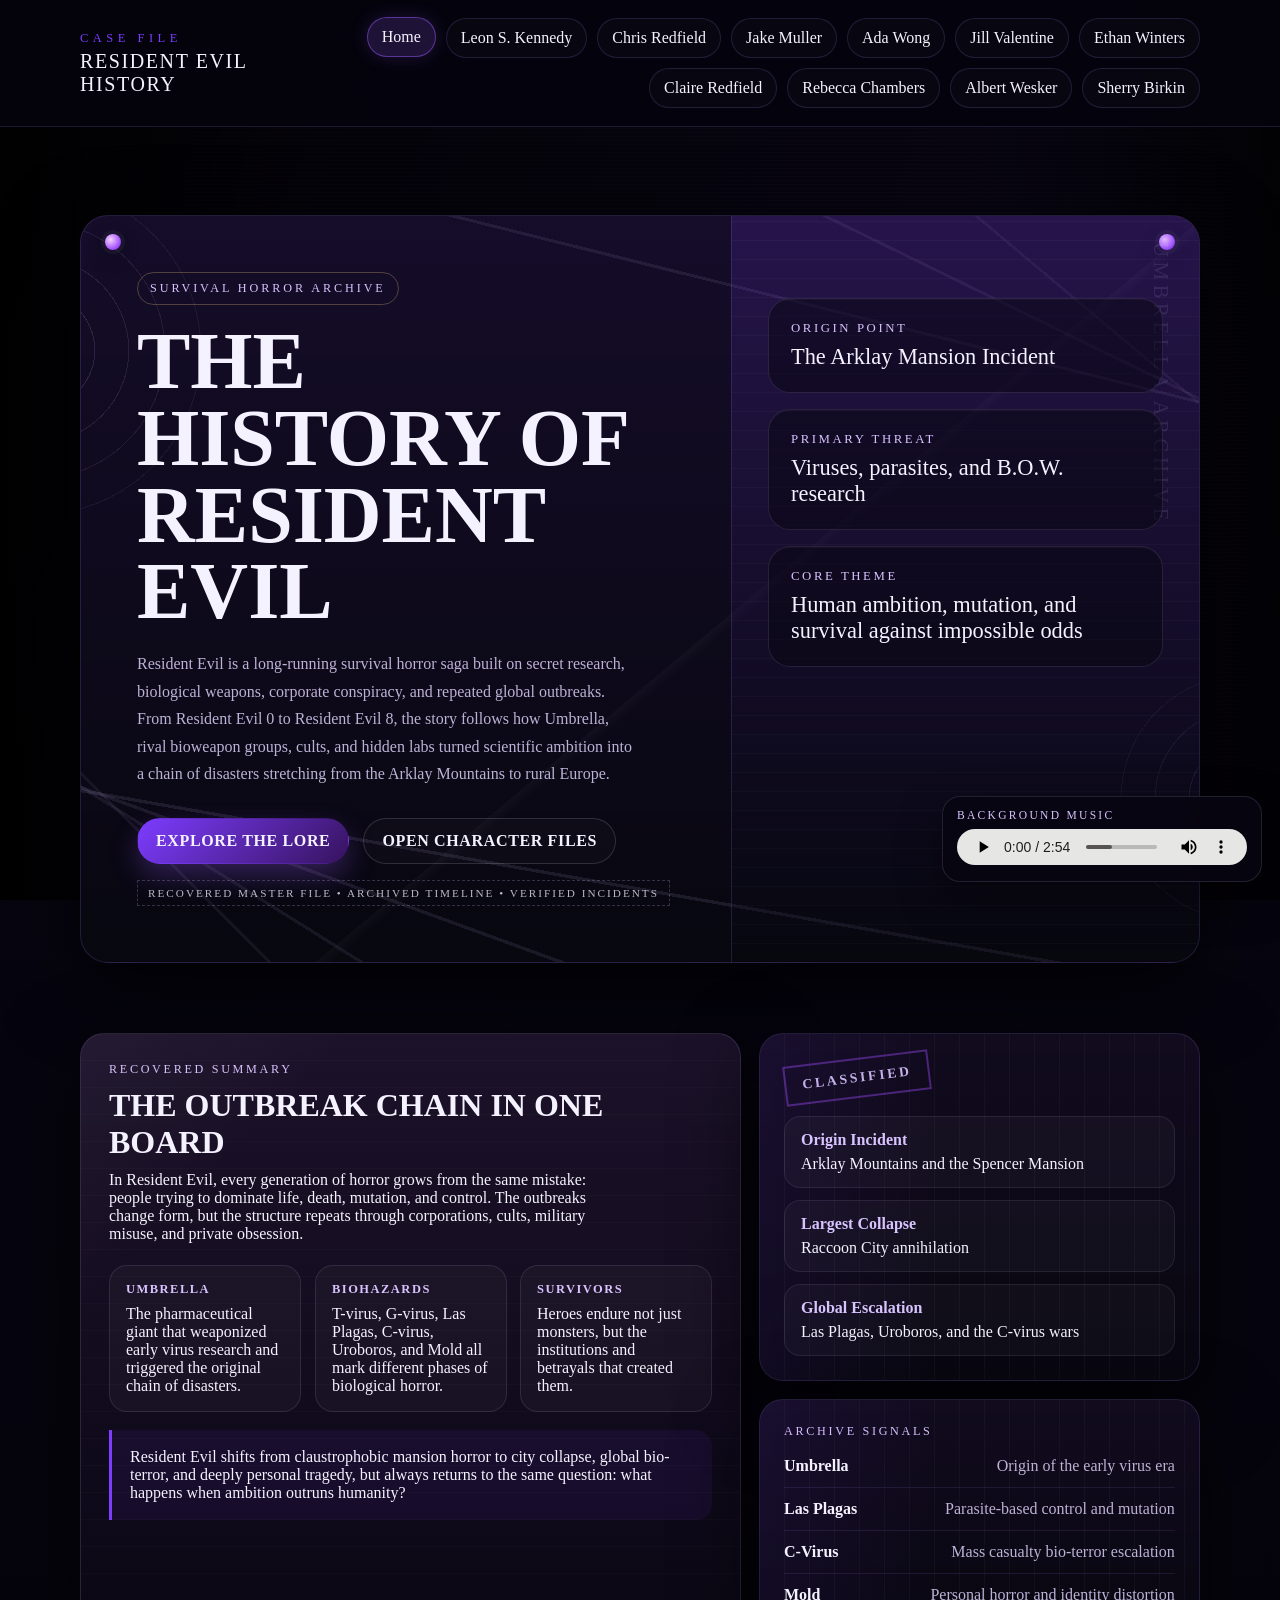
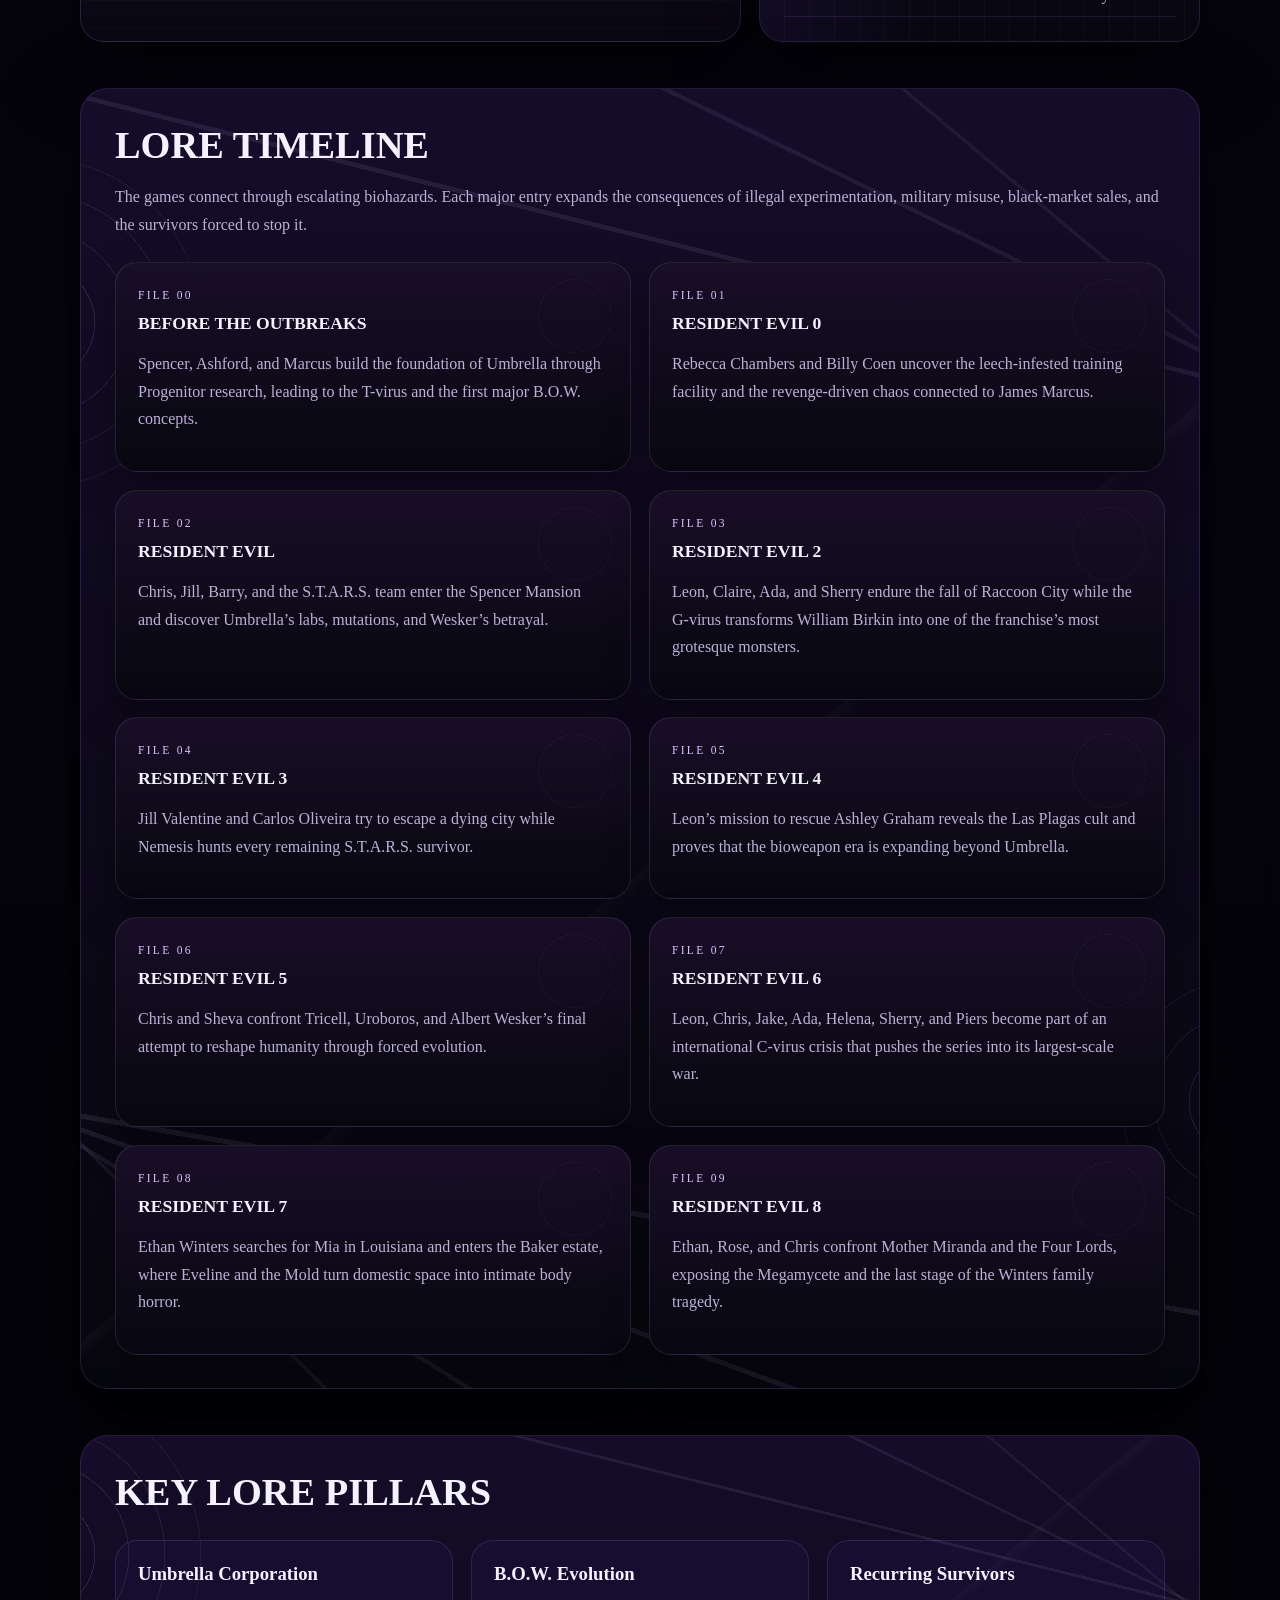
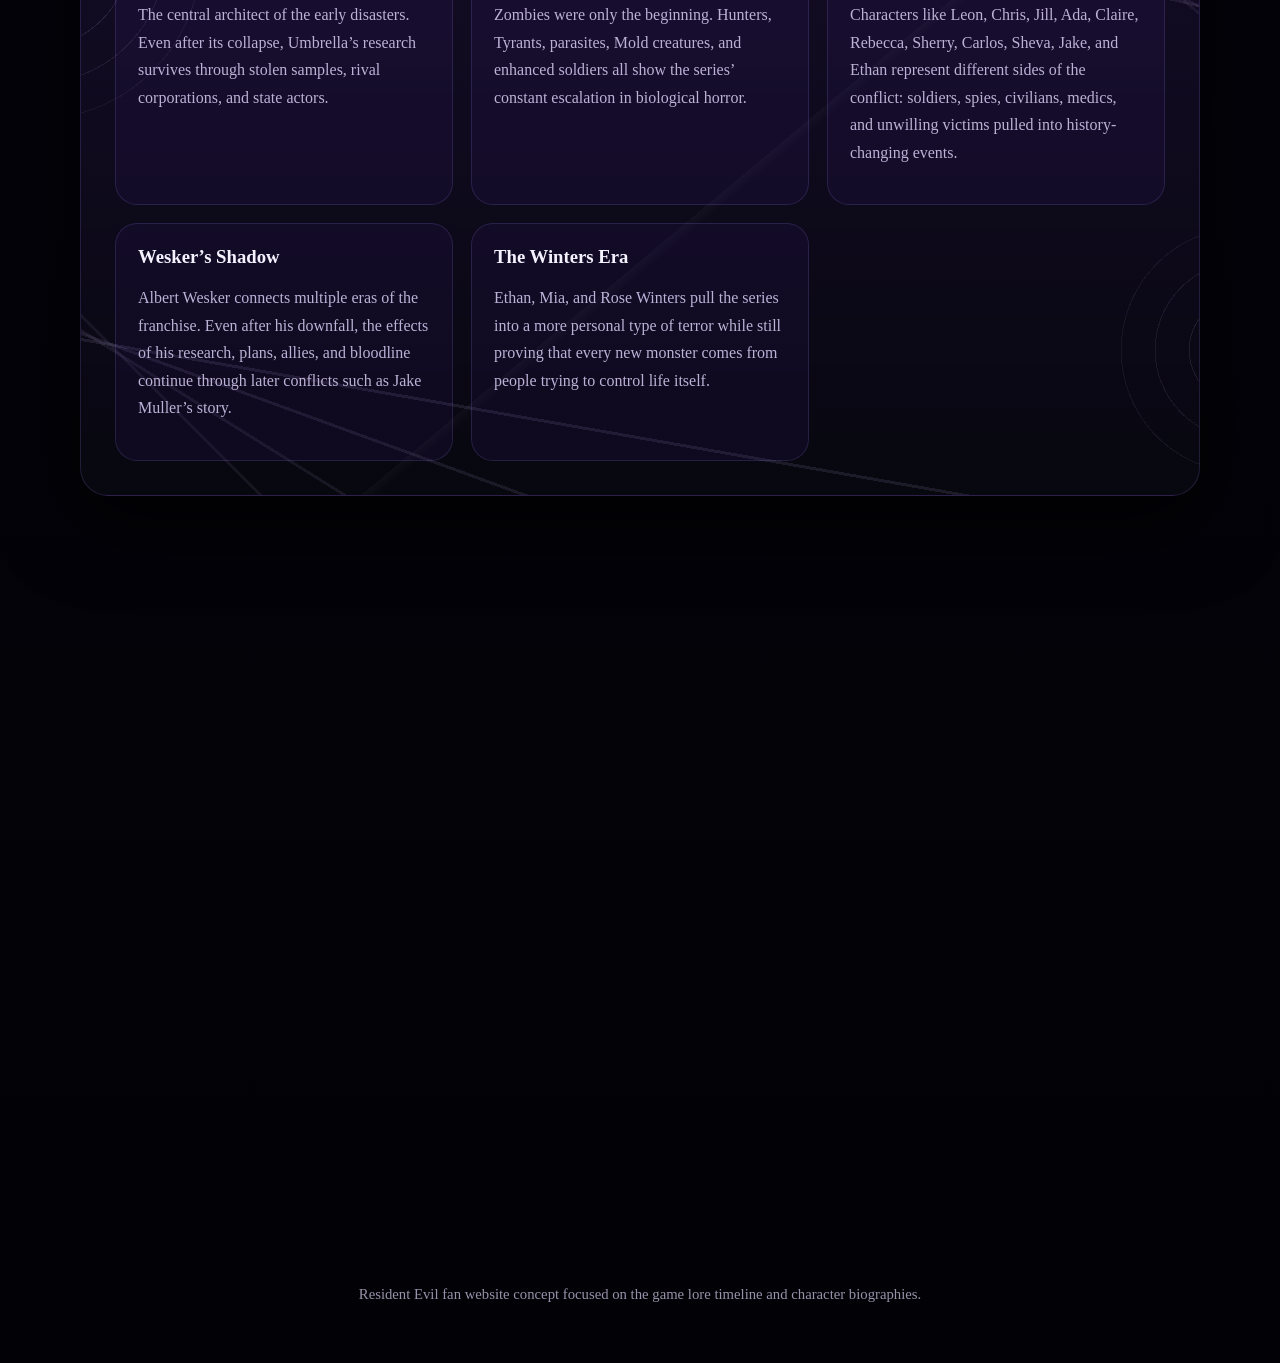
==== commit d57d4ace: "Add archive animations and transitions" ====
--- a/index.html
+++ b/index.html
@@ -318,5 +318,6 @@
       <source src="Go_Tell_Aunt_Rhody_RE7_Official_Soundtrack_Full_Version_KLICKAUD.mp3" type="audio/mpeg">
     </audio>
   </div>
+  <script src="script.js"></script>
 </body>
 </html>
--- a/styles.css
+++ b/styles.css
@@ -63,6 +63,87 @@
     radial-gradient(circle at center, transparent 44%, rgba(0, 0, 0, 0.38) 88%),
     linear-gradient(90deg, rgba(0, 0, 0, 0.72), transparent 22%, transparent 78%, rgba(0, 0, 0, 0.72));
   mix-blend-mode: multiply;
+}
+
+body.page-ready .site-header {
+  animation: header-rise 0.7s ease-out both;
+}
+
+body.page-ready .hero-panel,
+body.page-ready .case-file-panel {
+  animation: dossier-rise 0.95s cubic-bezier(0.2, 0.8, 0.2, 1) both;
+}
+
+body.page-ready .hero-panel {
+  animation-delay: 0.08s;
+}
+
+body.page-ready .case-file-panel {
+  animation-delay: 0.05s;
+}
+
+.reveal {
+  opacity: 0;
+  transform: translateY(36px) scale(0.985);
+  transition:
+    opacity 0.8s ease,
+    transform 0.8s cubic-bezier(0.2, 0.8, 0.2, 1);
+  will-change: opacity, transform;
+}
+
+.reveal.is-visible {
+  opacity: 1;
+  transform: translateY(0) scale(1);
+}
+
+.reveal-left {
+  transform: translateX(-34px) scale(0.985);
+}
+
+.reveal-left.is-visible {
+  transform: translateX(0) scale(1);
+}
+
+.reveal-right {
+  transform: translateX(34px) scale(0.985);
+}
+
+.reveal-right.is-visible {
+  transform: translateX(0) scale(1);
+}
+
+.reveal-pop {
+  transform: translateY(24px) scale(0.94);
+}
+
+.reveal-pop.is-visible {
+  transform: translateY(0) scale(1);
+}
+
+@keyframes header-rise {
+  from {
+    opacity: 0;
+    transform: translateY(-18px);
+  }
+
+  to {
+    opacity: 1;
+    transform: translateY(0);
+  }
+}
+
+@keyframes dossier-rise {
+  from {
+    opacity: 0;
+    transform: translateY(42px) scale(0.97);
+    filter: blur(8px);
+  }
+
+  to {
+    opacity: 1;
+    transform: translateY(0) scale(1);
+    filter: blur(0);
+  }
 }
 
 a {
@@ -910,3 +991,21 @@
     opacity: 0.24;
   }
 }
+
+@media (prefers-reduced-motion: reduce) {
+  *,
+  *::before,
+  *::after {
+    animation: none !important;
+    transition: none !important;
+    scroll-behavior: auto !important;
+  }
+
+  .reveal,
+  .reveal-left,
+  .reveal-right,
+  .reveal-pop {
+    opacity: 1 !important;
+    transform: none !important;
+  }
+}
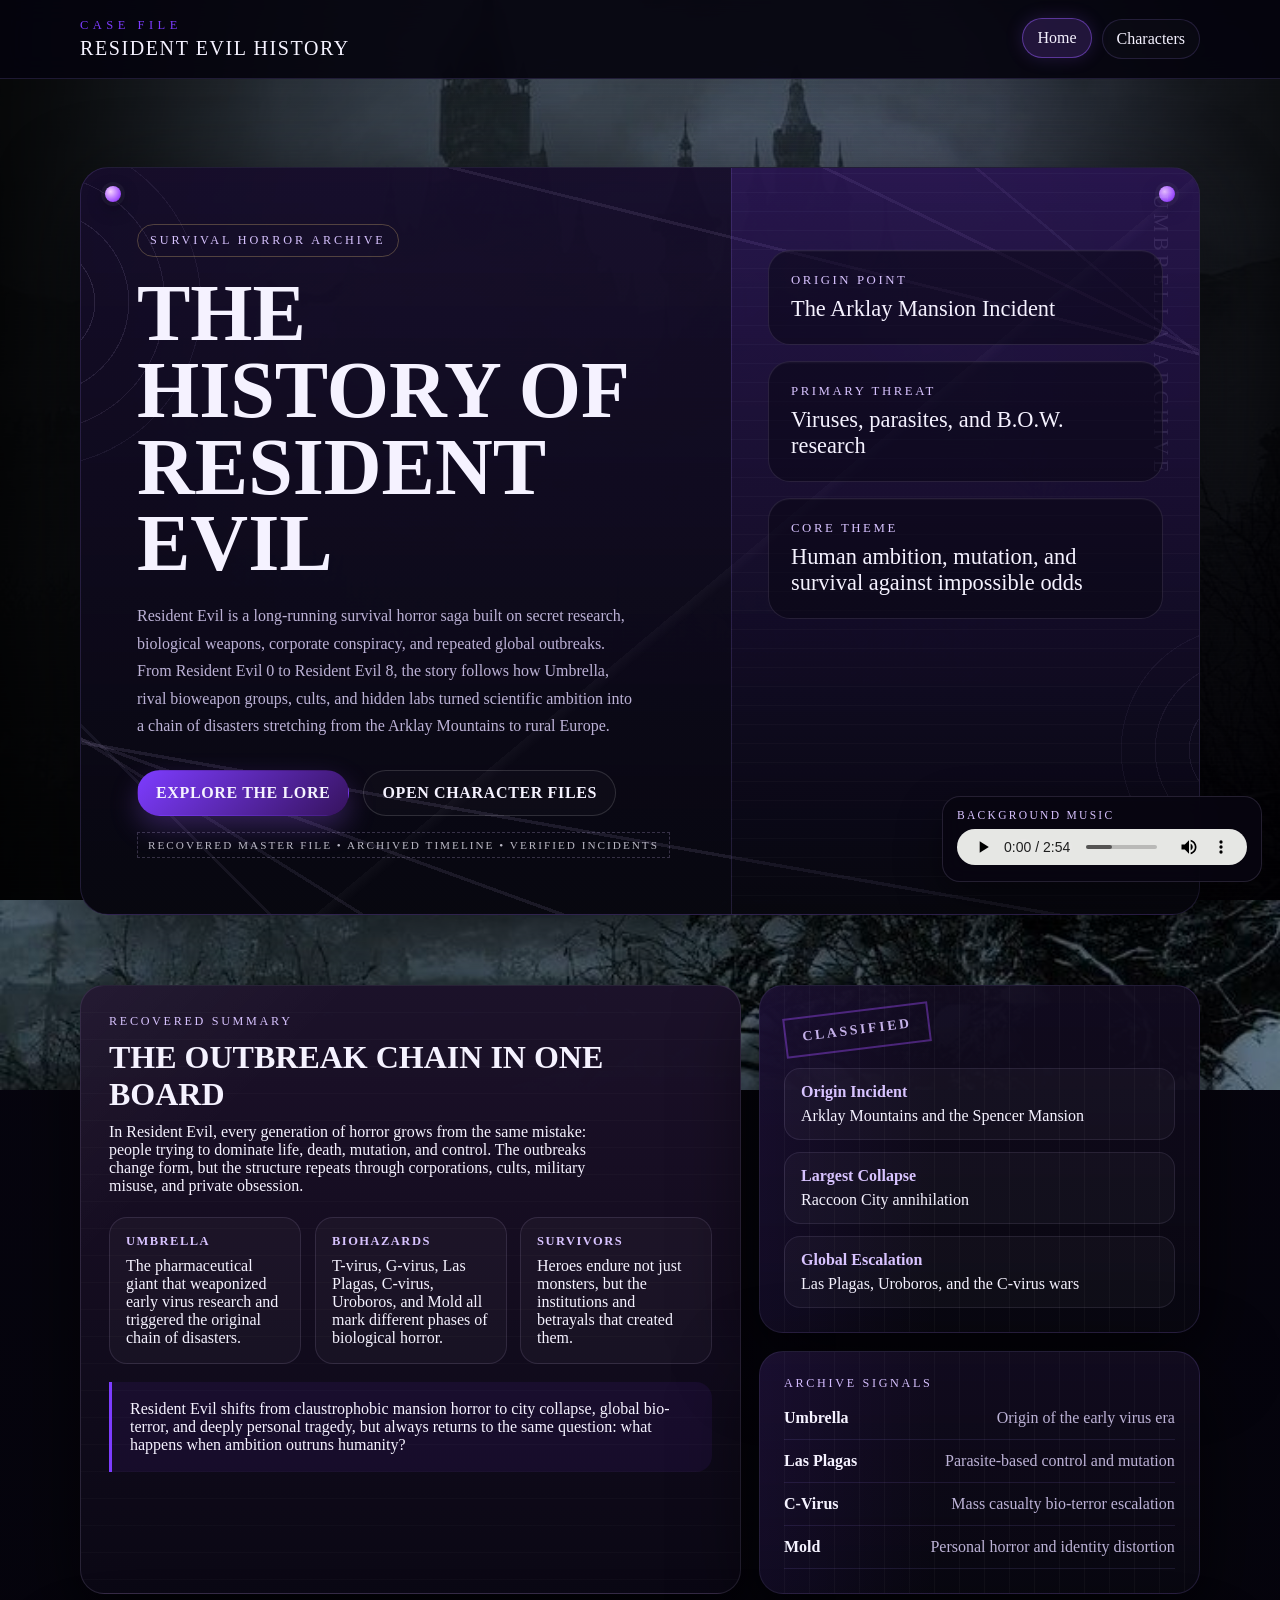
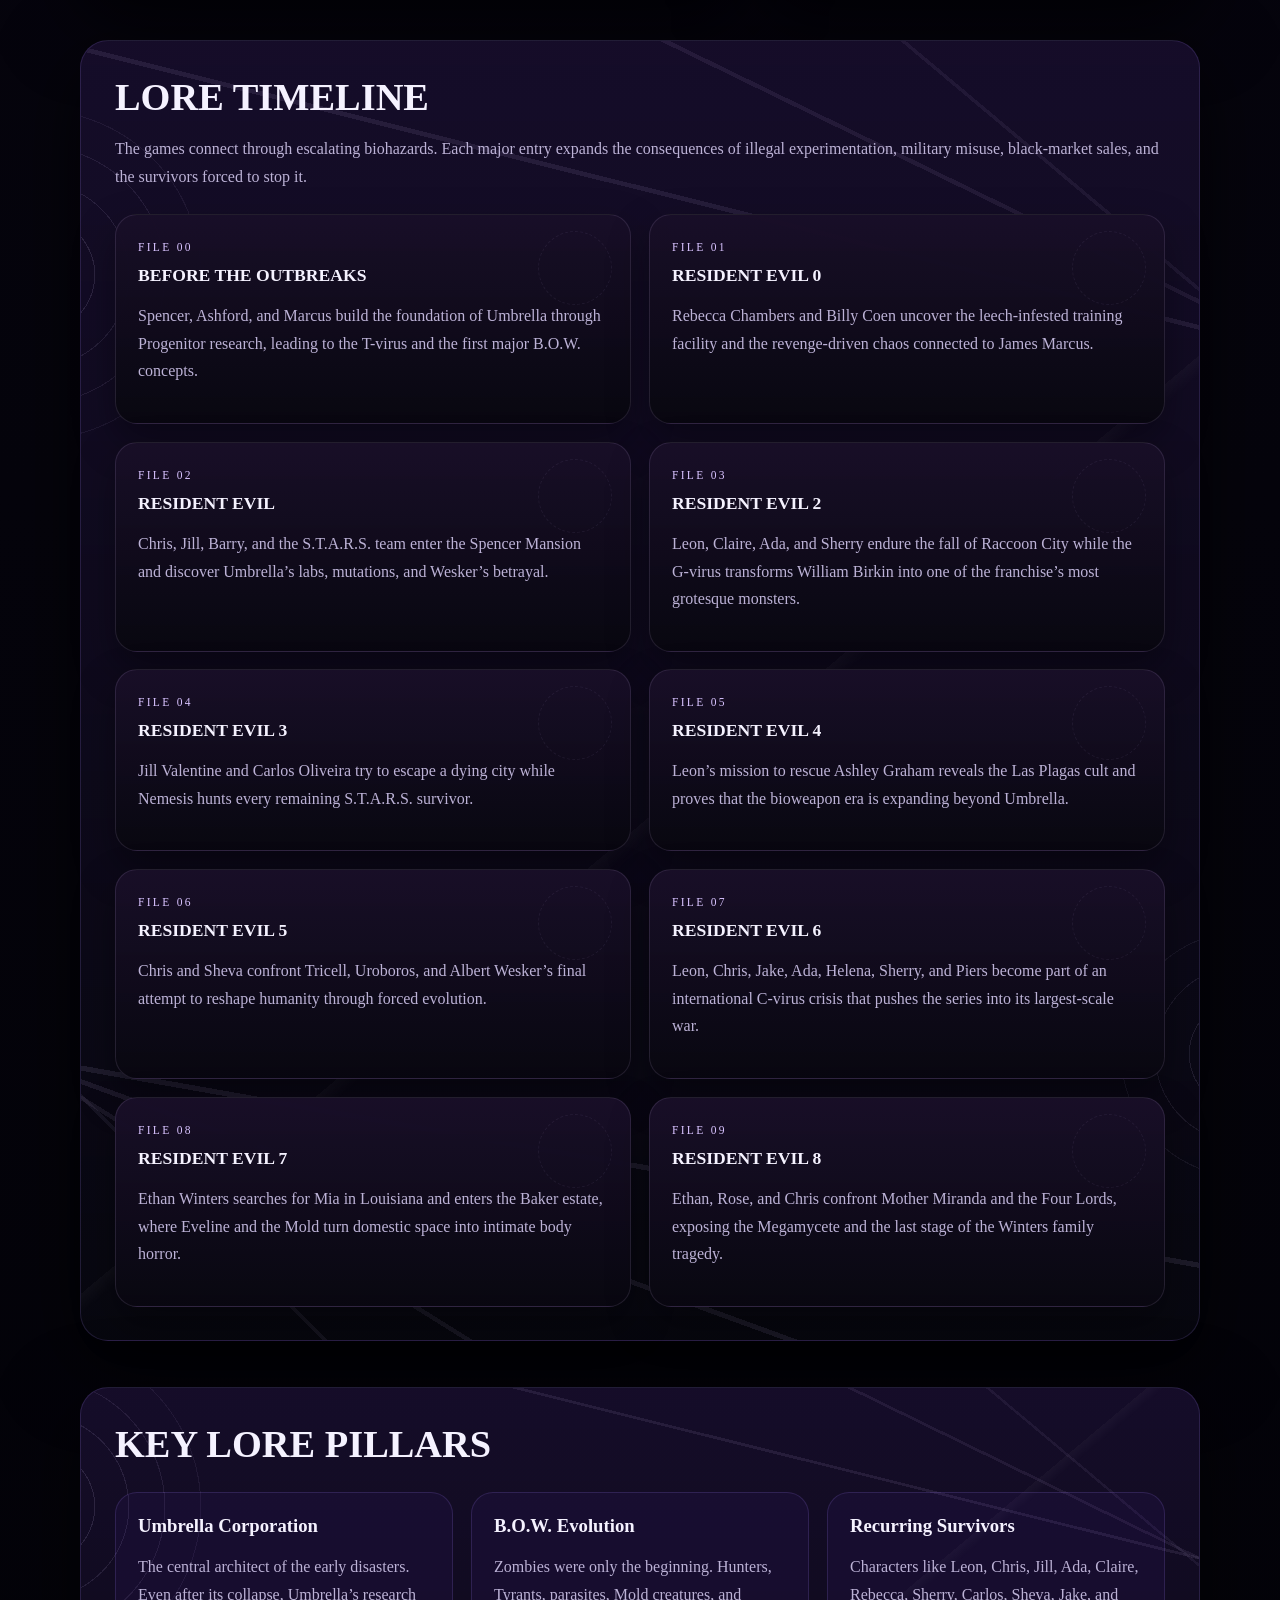
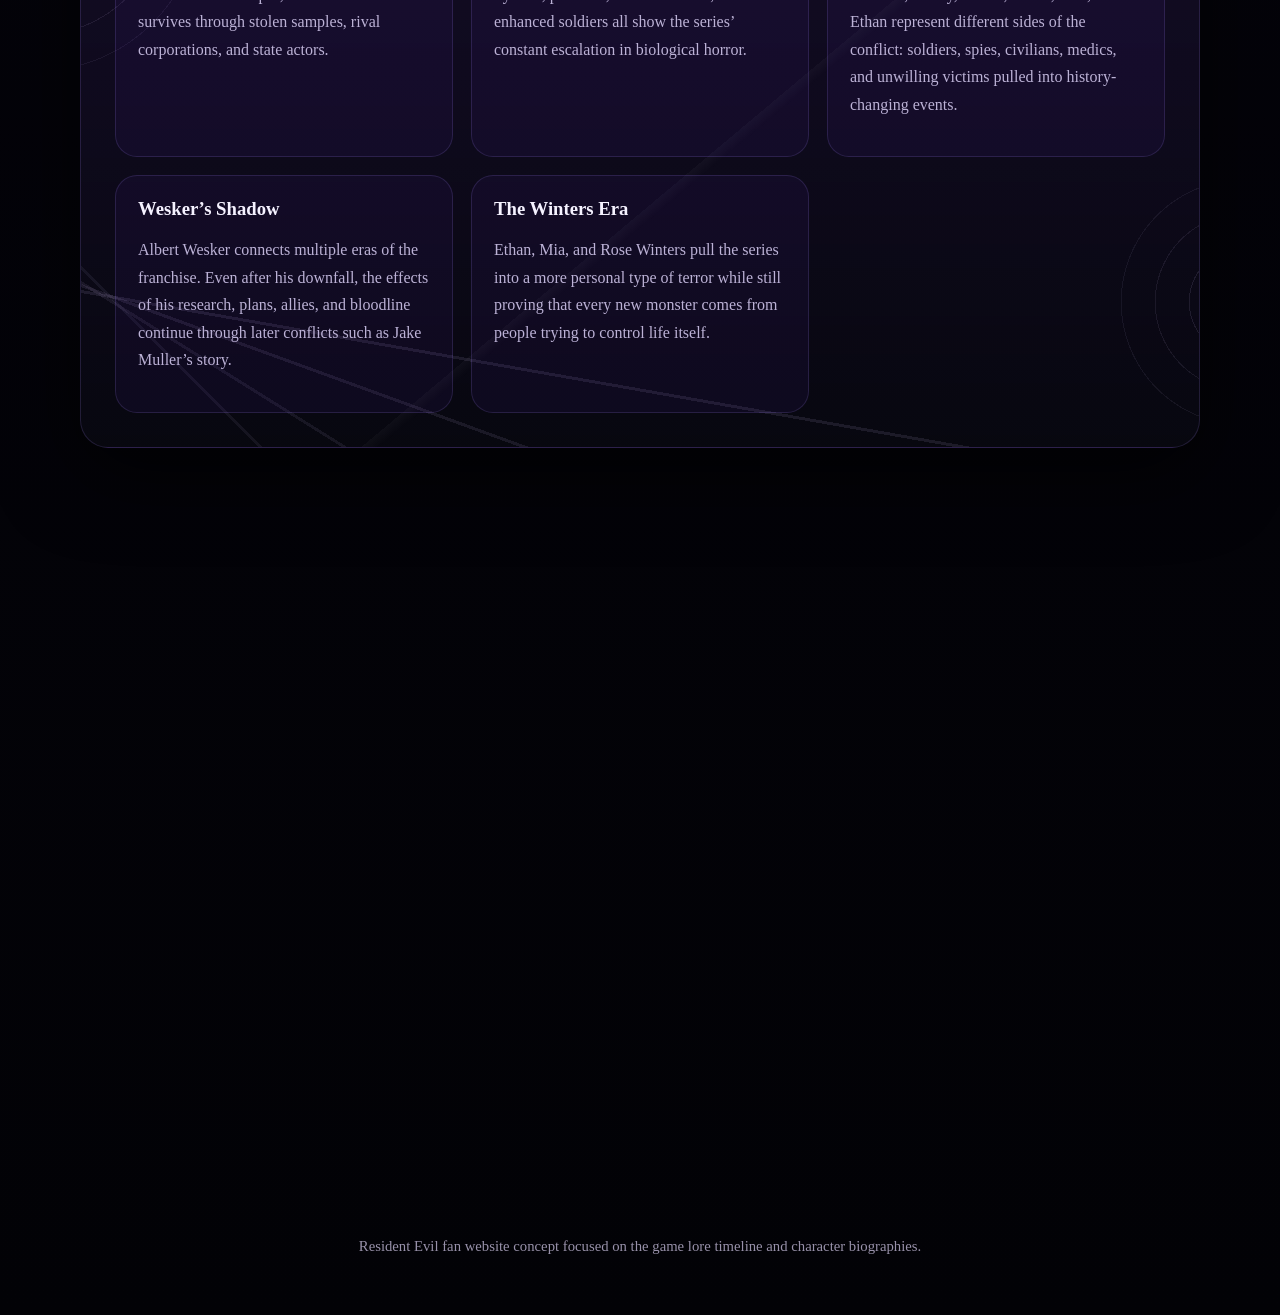
==== commit 6b1fdc25: "Add archive animations and transitions" ====
--- a/index.html
+++ b/index.html
@@ -6,7 +6,7 @@
   <title>Resident Evil History</title>
   <link rel="stylesheet" href="styles.css">
 </head>
-<body>
+<body class="home-page">
   <header class="site-header">
     <div class="page-shell nav-wrap">
       <a class="brand" href="index.html">
@@ -15,16 +15,21 @@
       </a>
       <nav class="nav-links" aria-label="Main navigation">
         <a class="active" href="index.html">Home</a>
-        <a href="leon-s-kennedy.html">Leon S. Kennedy</a>
-        <a href="chris-redfield.html">Chris Redfield</a>
-        <a href="jake-muller.html">Jake Muller</a>
-        <a href="ada-wong.html">Ada Wong</a>
-        <a href="jill-valentine.html">Jill Valentine</a>
-        <a href="ethan-winters.html">Ethan Winters</a>
-        <a href="claire-redfield.html">Claire Redfield</a>
-        <a href="rebecca-chambers.html">Rebecca Chambers</a>
-        <a href="albert-wesker.html">Albert Wesker</a>
-        <a href="sherry-birkin.html">Sherry Birkin</a>
+        <details class="nav-dropdown">
+          <summary>Characters</summary>
+          <div class="dropdown-menu">
+            <a href="leon-s-kennedy.html">Leon S. Kennedy</a>
+            <a href="chris-redfield.html">Chris Redfield</a>
+            <a href="jake-muller.html">Jake Muller</a>
+            <a href="ada-wong.html">Ada Wong</a>
+            <a href="jill-valentine.html">Jill Valentine</a>
+            <a href="ethan-winters.html">Ethan Winters</a>
+            <a href="claire-redfield.html">Claire Redfield</a>
+            <a href="rebecca-chambers.html">Rebecca Chambers</a>
+            <a href="albert-wesker.html">Albert Wesker</a>
+            <a href="sherry-birkin.html">Sherry Birkin</a>
+          </div>
+        </details>
       </nav>
     </div>
   </header>
@@ -46,7 +51,7 @@
             </p>
             <div class="hero-actions">
               <a class="button button-primary" href="#timeline">Explore the Lore</a>
-              <a class="button button-secondary" href="leon-s-kennedy.html">Open Character Files</a>
+              <a class="button button-secondary" href="characters.html">Open Character Files</a>
             </div>
             <div class="evidence-label">Recovered master file • archived timeline • verified incidents</div>
           </div>
--- a/styles.css
+++ b/styles.css
@@ -25,11 +25,17 @@
   font-family: Georgia, "Times New Roman", serif;
   color: var(--text);
   background:
+    linear-gradient(180deg, rgba(5, 3, 11, 0.2), rgba(5, 3, 11, 0.72)),
+    var(--page-bg, none),
     radial-gradient(circle at 18% 16%, rgba(125, 60, 255, 0.2), transparent 0 22%),
     radial-gradient(circle at 84% 14%, rgba(68, 25, 126, 0.22), transparent 0 26%),
     radial-gradient(circle at 50% 32%, rgba(120, 62, 210, 0.08), transparent 0 30%),
     linear-gradient(180deg, rgba(8, 6, 18, 0.9), rgba(2, 2, 6, 0.99)),
     #040309;
+  background-size: cover, cover, auto, auto, auto, auto, auto;
+  background-position: center center, center center, center center, center center, center center, center center, center center;
+  background-repeat: no-repeat, no-repeat, no-repeat, no-repeat, no-repeat, no-repeat, no-repeat;
+  background-attachment: fixed, fixed, scroll, scroll, scroll, scroll, scroll;
   min-height: 100vh;
   overflow-x: hidden;
 }
@@ -202,23 +208,61 @@
   flex-wrap: wrap;
   justify-content: flex-end;
   gap: 10px;
-}
-
-.nav-links a {
+  align-items: flex-start;
+}
+
+.nav-links a,
+.nav-dropdown summary {
   padding: 10px 14px;
   border: 1px solid var(--line);
   border-radius: 999px;
   background: rgba(255, 255, 255, 0.02);
   transition: 0.25s ease;
+  cursor: pointer;
+  list-style: none;
 }
 
 .nav-links a:hover,
 .nav-links a:focus-visible,
-.nav-links a.active {
+.nav-links a.active,
+.nav-dropdown summary:hover,
+.nav-dropdown summary:focus-visible,
+.nav-dropdown[open] summary {
   background: rgba(154, 92, 255, 0.18);
   border-color: rgba(154, 92, 255, 0.48);
   box-shadow: 0 0 18px rgba(154, 92, 255, 0.18);
   transform: translateY(-1px);
+}
+
+.nav-dropdown {
+  position: relative;
+}
+
+.nav-dropdown summary::-webkit-details-marker {
+  display: none;
+}
+
+.dropdown-menu {
+  position: absolute;
+  top: calc(100% + 10px);
+  right: 0;
+  min-width: 260px;
+  padding: 12px;
+  border: 1px solid rgba(216, 195, 255, 0.14);
+  border-radius: 20px;
+  background: rgba(7, 5, 16, 0.94);
+  box-shadow: 0 22px 48px rgba(0, 0, 0, 0.42);
+  backdrop-filter: blur(14px);
+}
+
+.dropdown-menu a {
+  display: block;
+  margin-bottom: 8px;
+  border-radius: 14px;
+}
+
+.dropdown-menu a:last-child {
+  margin-bottom: 0;
 }
 
 .hero {
@@ -235,6 +279,58 @@
   border: 1px solid var(--line);
   border-radius: 28px;
   box-shadow: var(--shadow);
+}
+
+body.home-page {
+  --page-bg: url("place/𝐂𝐀𝐒𝐓𝐋𝐄 𝐃𝐈𝐌𝐈𝐓𝐑𝐄𝐒𝐂𝐔 _ home page.jpg");
+}
+
+body.characters-page {
+  --page-bg: url("place/Resident Evil 4 ada wong.jpg");
+}
+
+body.leon-page {
+  --page-bg: url("place/re2 remake leon.jpg");
+}
+
+body.chris-page {
+  --page-bg: url("place/Spencer mansion main hall chris.jpg");
+}
+
+body.jake-page {
+  --page-bg: url("place/resident evil 6 aesthetic jake muller.jpeg");
+}
+
+body.ada-page {
+  --page-bg: url("place/Resident Evil 4 ada wong.jpg");
+}
+
+body.jill-page {
+  --page-bg: url("place/jill valentine.jpg");
+}
+
+body.ethan-page {
+  --page-bg: url("place/Bakers family ethan.jpg");
+}
+
+body.claire-page {
+  --page-bg: url("place/_Resident Evil 2_ Title sequence claire.jpg");
+}
+
+body.rebecca-page {
+  --page-bg: url("place/Inspired by resident evil render with Unreal Engine 4_24 and raytrace, Pasquale  Scionti rebecca.jpg");
+}
+
+body.wesker-page {
+  --page-bg: url("place/Albert.jpg");
+}
+
+body.sherry-page {
+  --page-bg: url("place/Resident Evil 3 Remake sherry.jpg");
+}
+
+body.miranda-page {
+  --page-bg: url("place/𝐂𝐀𝐒𝐓𝐋𝐄 𝐃𝐈𝐌𝐈𝐓𝐑𝐄𝐒𝐂𝐔 _ home page.jpg");
 }
 
 .hero-panel {
@@ -722,6 +818,54 @@
   background: rgba(125, 60, 255, 0.06);
 }
 
+.character-selector {
+  display: grid;
+  grid-template-columns: repeat(3, minmax(0, 1fr));
+  gap: 18px;
+}
+
+.character-card {
+  position: relative;
+  overflow: hidden;
+  min-height: 300px;
+  padding: 22px;
+  border-radius: 24px;
+  border: 1px solid rgba(216, 195, 255, 0.14);
+  box-shadow: var(--shadow);
+  background:
+    linear-gradient(180deg, rgba(8, 6, 18, 0.1), rgba(5, 4, 12, 0.86)),
+    var(--card-bg, linear-gradient(180deg, rgba(31, 18, 50, 0.68), rgba(8, 7, 16, 0.94)));
+  background-size: cover;
+  background-position: center;
+}
+
+.character-card::before {
+  content: "";
+  position: absolute;
+  inset: 0;
+  background: linear-gradient(180deg, transparent 14%, rgba(4, 4, 10, 0.8) 100%);
+}
+
+.character-card > * {
+  position: relative;
+  z-index: 1;
+}
+
+.character-card h3 {
+  margin-top: 120px;
+  margin-bottom: 10px;
+  font-size: 1.2rem;
+  text-transform: uppercase;
+}
+
+.character-card p {
+  color: var(--muted);
+}
+
+.character-card .chapter-tag {
+  margin-bottom: 0;
+}
+
 .character-hero {
   padding: 72px 0 34px;
 }
@@ -957,6 +1101,10 @@
   .cards {
     grid-template-columns: 1fr;
   }
+
+  .character-selector {
+    grid-template-columns: 1fr;
+  }
 }
 
 @media (max-width: 640px) {
@@ -967,6 +1115,12 @@
 
   .nav-links {
     justify-content: flex-start;
+  }
+
+  .dropdown-menu {
+    position: static;
+    min-width: 100%;
+    margin-top: 10px;
   }
 
   .hero-copy,
